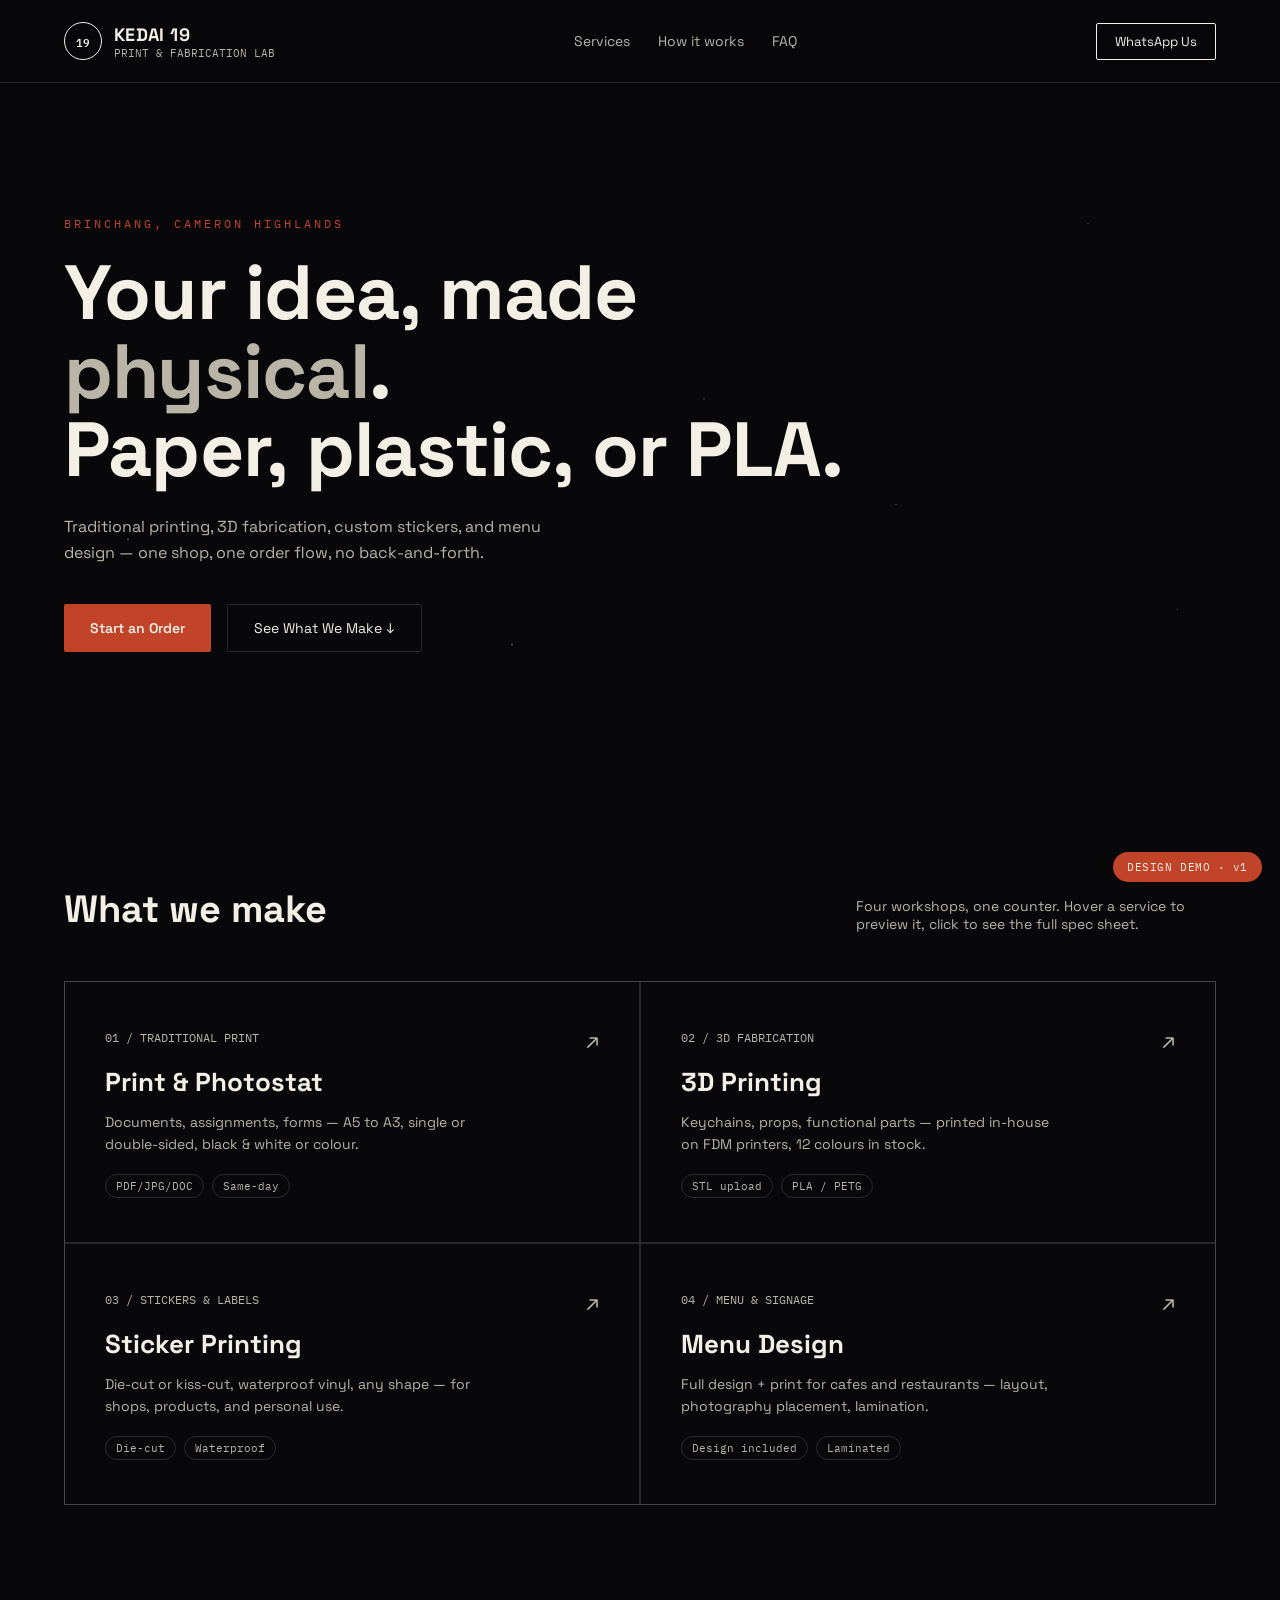
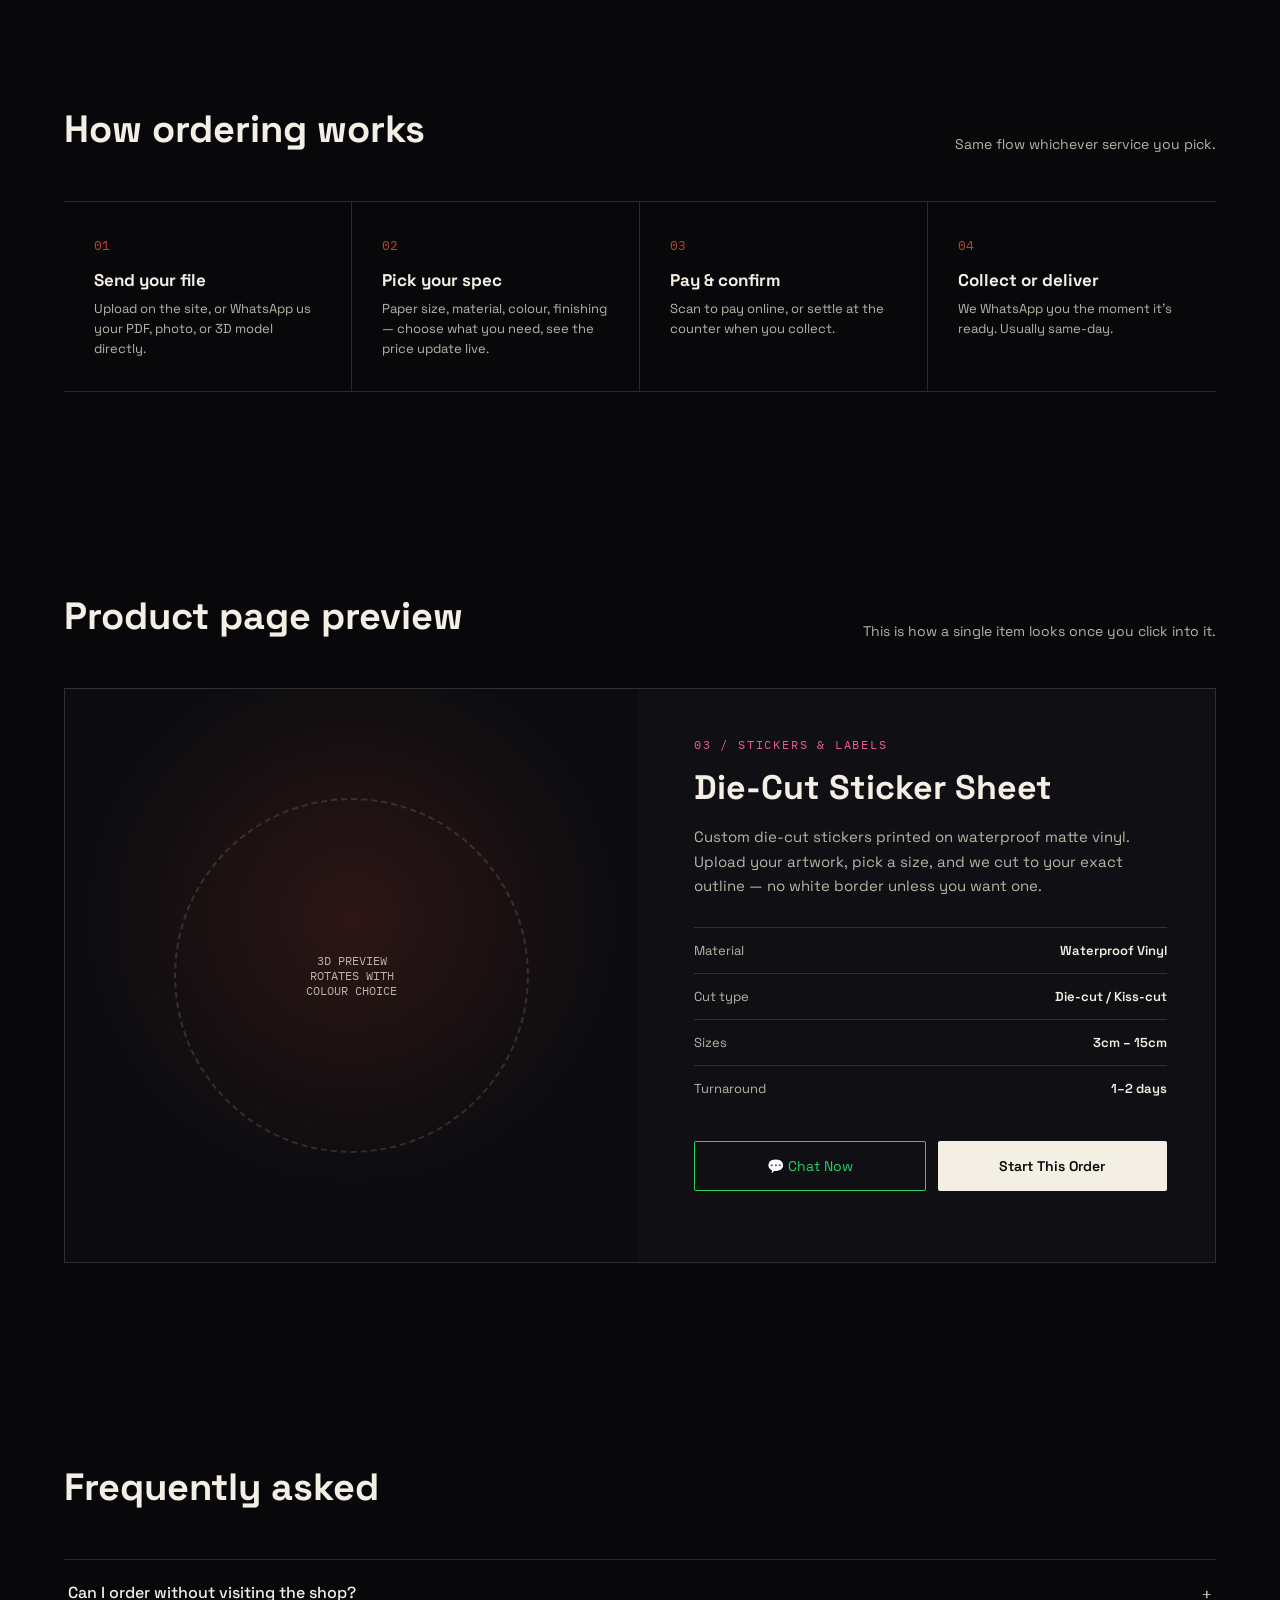
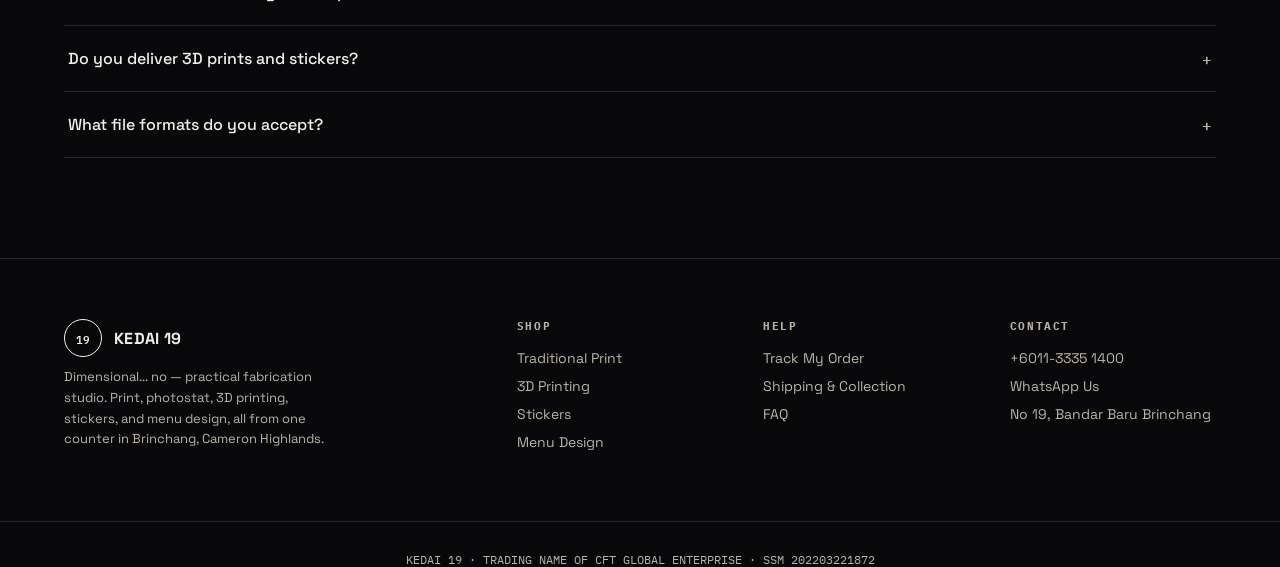
==== index.html @ 8da9297c "Add homepage design demo" ====
<!DOCTYPE html>
<html lang="en">
<head>
<meta charset="UTF-8">
<meta name="viewport" content="width=device-width, initial-scale=1.0">
<title>KEDAI 19 — Print & Fabrication Lab</title>
<link rel="preconnect" href="https://fonts.googleapis.com">
<link href="https://fonts.googleapis.com/css2?family=Space+Grotesk:wght@400;500;600;700&family=IBM+Plex+Mono:wght@400;500&display=swap" rel="stylesheet">
<style>
  :root{
    --bg: #08080B;
    --bg-soft: #101014;
    --paper: #F3EFE4;
    --paper-dim: #B9B4A6;
    --ember: #C1432A;
    --line: rgba(243,239,228,0.14);
    --c-print: #F3EFE4;
    --c-3d: #4FD1C5;
    --c-sticker: #E85D8A;
    --c-menu: #E0A93E;
  }
  *{ box-sizing:border-box; margin:0; padding:0; }
  html{ scroll-behavior:smooth; }
  body{
    background:var(--bg);
    color:var(--paper);
    font-family:'Space Grotesk', sans-serif;
    overflow-x:hidden;
  }
  ::selection{ background:var(--ember); color:var(--paper); }

  /* ---------- Entry sequence ---------- */
  #entry{
    position:fixed; inset:0; background:#000; z-index:999;
    display:flex; align-items:center; justify-content:center;
    transition:opacity 1.1s ease, visibility 1.1s ease;
  }
  #entry.hide{ opacity:0; visibility:hidden; pointer-events:none; }
  #entry canvas{ position:absolute; inset:0; width:100%; height:100%; }
  #entry .msg{
    position:relative; z-index:2; font-family:'IBM Plex Mono', monospace;
    font-size:13px; letter-spacing:0.35em; color:var(--paper-dim);
  }

  /* ---------- Header ---------- */
  header{
    position:sticky; top:0; z-index:100;
    display:flex; align-items:center; justify-content:space-between;
    padding:22px clamp(20px,5vw,64px);
    background:rgba(8,8,11,0.86); backdrop-filter:blur(10px);
    border-bottom:1px solid var(--line);
  }
  .brand{ display:flex; align-items:center; gap:12px; }
  .brand-mark{
    width:38px; height:38px; border-radius:50%;
    border:1.5px solid var(--paper); display:flex; align-items:center; justify-content:center;
    font-family:'IBM Plex Mono', monospace; font-size:11px; font-weight:600;
  }
  .brand h1{ font-size:18px; font-weight:700; letter-spacing:0.02em; }
  .brand p{ font-size:11px; color:var(--paper-dim); font-family:'IBM Plex Mono', monospace; }
  nav{ display:flex; gap:28px; }
  nav a{ color:var(--paper-dim); text-decoration:none; font-size:14px; transition:color .2s; }
  nav a:hover{ color:var(--paper); }
  .header-cta{
    border:1px solid var(--paper); color:var(--paper); background:transparent;
    padding:9px 18px; font-size:13px; font-family:inherit; cursor:pointer;
    border-radius:2px; transition:background .2s, color .2s;
  }
  .header-cta:hover{ background:var(--paper); color:var(--bg); }

  /* ---------- Hero ---------- */
  .hero{
    position:relative; min-height:78vh; display:flex; flex-direction:column;
    justify-content:center; padding:60px clamp(20px,5vw,64px);
    overflow:hidden;
  }
  .hero::before{
    content:''; position:absolute; inset:0;
    background-image: radial-gradient(1px 1px at 20% 30%, #fff, transparent),
                       radial-gradient(1px 1px at 70% 60%, #fff, transparent),
                       radial-gradient(1.5px 1.5px at 40% 80%, #fff, transparent),
                       radial-gradient(1px 1px at 85% 20%, #fff, transparent),
                       radial-gradient(1px 1px at 55% 45%, #fff, transparent),
                       radial-gradient(1.5px 1.5px at 10% 65%, #fff, transparent),
                       radial-gradient(1px 1px at 92% 75%, #fff, transparent);
    opacity:0.35; pointer-events:none;
  }
  .hero-eyebrow{
    font-family:'IBM Plex Mono', monospace; font-size:12px; letter-spacing:0.25em;
    color:var(--ember); margin-bottom:22px; position:relative;
  }
  .hero h2{
    font-size:clamp(38px, 6vw, 78px); font-weight:700; line-height:1.02;
    max-width:900px; letter-spacing:-0.01em; position:relative;
  }
  .hero h2 em{ font-style:normal; color:var(--paper-dim); }
  .hero p{
    margin-top:26px; max-width:520px; font-size:16px; line-height:1.6;
    color:var(--paper-dim); position:relative;
  }
  .hero-actions{ margin-top:38px; display:flex; gap:16px; position:relative; flex-wrap:wrap; }
  .btn-primary{
    background:var(--ember); color:var(--paper); border:none;
    padding:14px 26px; font-size:14px; font-family:inherit; font-weight:600;
    border-radius:2px; cursor:pointer; transition:transform .15s, box-shadow .2s;
  }
  .btn-primary:hover{ transform:translateY(-2px); box-shadow:0 8px 24px rgba(193,67,42,0.35); }
  .btn-ghost{
    background:transparent; color:var(--paper); border:1px solid var(--line);
    padding:14px 26px; font-size:14px; font-family:inherit; cursor:pointer;
    border-radius:2px; transition:border-color .2s;
  }
  .btn-ghost:hover{ border-color:var(--paper); }

  /* ---------- Services ---------- */
  .section{ padding:100px clamp(20px,5vw,64px); }
  .section-head{ display:flex; justify-content:space-between; align-items:flex-end; margin-bottom:48px; flex-wrap:wrap; gap:16px; }
  .section-head h3{ font-size:clamp(26px,3.4vw,38px); font-weight:700; }
  .section-head p{ color:var(--paper-dim); font-size:14px; max-width:360px; }

  .services{ display:grid; grid-template-columns:repeat(2, 1fr); gap:2px; background:var(--line); border:1px solid var(--line); }
  @media(max-width:820px){ .services{ grid-template-columns:1fr; } }

  .svc-card{
    background:var(--bg); padding:44px 40px; position:relative; cursor:pointer;
    transition:background .35s ease;
    --accent: var(--paper);
  }
  .svc-card::after{
    content:''; position:absolute; left:0; right:0; bottom:0; height:2px;
    background:var(--accent); transform:scaleX(0); transform-origin:left;
    transition:transform .35s ease;
  }
  .svc-card:hover::after{ transform:scaleX(1); }
  .svc-card:hover{ background:var(--bg-soft); }
  .svc-index{ font-family:'IBM Plex Mono', monospace; font-size:12px; color:var(--paper-dim); }
  .svc-card h4{
    font-size:26px; font-weight:700; margin:18px 0 12px;
    transition:color .3s ease;
  }
  .svc-card:hover h4{ color:var(--accent); }
  .svc-card p{ color:var(--paper-dim); font-size:14px; line-height:1.6; max-width:380px; }
  .svc-tags{ display:flex; gap:8px; margin-top:18px; flex-wrap:wrap; }
  .svc-tags span{
    font-family:'IBM Plex Mono', monospace; font-size:11px; color:var(--paper-dim);
    border:1px solid var(--line); padding:4px 10px; border-radius:20px;
  }
  .svc-arrow{
    position:absolute; top:44px; right:40px; font-size:22px; color:var(--paper-dim);
    transition:transform .3s ease, color .3s ease;
  }
  .svc-card:hover .svc-arrow{ transform:translate(4px,-4px); color:var(--accent); }

  /* ---------- Process ---------- */
  .process{ display:grid; grid-template-columns:repeat(4,1fr); gap:0; border-top:1px solid var(--line); }
  @media(max-width:820px){ .process{ grid-template-columns:1fr; } }
  .process > div{ padding:32px 30px; border-right:1px solid var(--line); border-bottom:1px solid var(--line); }
  .process > div:last-child{ border-right:none; }
  .process .step-num{ font-family:'IBM Plex Mono', monospace; color:var(--ember); font-size:13px; }
  .process h5{ margin:14px 0 8px; font-size:17px; }
  .process p{ color:var(--paper-dim); font-size:13px; line-height:1.55; }

  /* ---------- Detail preview (product-style) ---------- */
  .detail{
    display:grid; grid-template-columns:1.1fr 1fr; gap:56px; align-items:start;
    background:var(--bg-soft); border:1px solid var(--line); padding:0; overflow:hidden;
  }
  @media(max-width:900px){ .detail{ grid-template-columns:1fr; } }
  .detail-media{
    position:relative; aspect-ratio:1/1; background:
      radial-gradient(circle at 50% 40%, rgba(193,67,42,0.18), transparent 60%), #0c0c10;
    display:flex; align-items:center; justify-content:center;
  }
  .detail-media .ring{
    width:62%; aspect-ratio:1/1; border-radius:50%; border:2px dashed var(--line);
    display:flex; align-items:center; justify-content:center;
    font-family:'IBM Plex Mono', monospace; font-size:12px; color:var(--paper-dim);
    text-align:center; padding:20px;
  }
  .detail-body{ padding:48px 48px 48px 0; }
  @media(max-width:900px){ .detail-body{ padding:0 32px 40px; } }
  .detail-body .kicker{ font-family:'IBM Plex Mono', monospace; font-size:12px; color:var(--c-sticker); letter-spacing:0.15em; margin-bottom:14px; }
  .detail-body h4{ font-size:34px; font-weight:700; margin-bottom:16px; }
  .detail-body > p{ color:var(--paper-dim); font-size:15px; line-height:1.65; margin-bottom:28px; }

  .spec-row{
    display:flex; justify-content:space-between; padding:14px 0;
    border-top:1px solid var(--line); cursor:pointer; transition:padding-left .2s;
  }
  .spec-row:hover{ padding-left:8px; color:var(--c-sticker); }
  .spec-row span:first-child{ color:var(--paper-dim); font-size:13px; }
  .spec-row:hover span:first-child{ color:var(--c-sticker); }
  .spec-row span:last-child{ font-size:13px; font-weight:600; }

  .detail-actions{ display:flex; gap:12px; margin-top:30px; }
  .detail-actions button{ flex:1; padding:15px; font-family:inherit; font-size:14px; border-radius:2px; cursor:pointer; border:none; }
  .detail-actions .wa{ background:transparent; border:1px solid #25D366; color:#25D366; }
  .detail-actions .order{ background:var(--paper); color:var(--bg); font-weight:600; }

  /* ---------- FAQ ---------- */
  .faq-item{ border-top:1px solid var(--line); }
  .faq-item:last-child{ border-bottom:1px solid var(--line); }
  .faq-q{
    display:flex; justify-content:space-between; align-items:center;
    padding:22px 4px; cursor:pointer; font-size:16px; font-weight:500;
  }
  .faq-q .plus{ font-family:'IBM Plex Mono', monospace; color:var(--paper-dim); transition:transform .25s; }
  .faq-item.open .plus{ transform:rotate(45deg); }
  .faq-a{ max-height:0; overflow:hidden; transition:max-height .3s ease; }
  .faq-item.open .faq-a{ max-height:200px; }
  .faq-a p{ padding:0 4px 22px; color:var(--paper-dim); font-size:14px; line-height:1.6; max-width:640px; }

  footer{
    padding:60px clamp(20px,5vw,64px) 40px; border-top:1px solid var(--line);
    display:grid; grid-template-columns:2fr 1fr 1fr 1fr; gap:40px;
  }
  @media(max-width:760px){ footer{ grid-template-columns:1fr 1fr; } }
  footer h6{ font-family:'IBM Plex Mono', monospace; font-size:11px; letter-spacing:0.15em; color:var(--paper-dim); margin-bottom:16px; }
  footer a{ display:block; color:var(--paper-dim); text-decoration:none; font-size:14px; margin-bottom:10px; transition:color .2s; }
  footer a:hover{ color:var(--paper); }
  footer .foot-brand p{ color:var(--paper-dim); font-size:13px; margin-top:10px; max-width:280px; line-height:1.6; }
  .foot-bottom{ text-align:center; padding-top:30px; margin-top:20px; border-top:1px solid var(--line); font-size:12px; color:var(--paper-dim); font-family:'IBM Plex Mono', monospace; }

  .demo-badge{
    position:fixed; bottom:18px; right:18px; z-index:50;
    background:var(--ember); color:var(--paper); font-family:'IBM Plex Mono', monospace;
    font-size:11px; padding:8px 14px; border-radius:20px; letter-spacing:0.05em;
  }
</style>
</head>
<body>

<div id="entry">
  <canvas id="starfield"></canvas>
  <div class="msg" id="entryMsg">ENTERING KEDAI 19&nbsp;&nbsp;···</div>
</div>

<div class="demo-badge">DESIGN DEMO · v1</div>

<header>
  <div class="brand">
    <div class="brand-mark">19</div>
    <div>
      <h1>KEDAI 19</h1>
      <p>PRINT &amp; FABRICATION LAB</p>
    </div>
  </div>
  <nav>
    <a href="#services">Services</a>
    <a href="#process">How it works</a>
    <a href="#faq">FAQ</a>
  </nav>
  <button class="header-cta">WhatsApp Us</button>
</header>

<section class="hero">
  <div class="hero-eyebrow">BRINCHANG, CAMERON HIGHLANDS</div>
  <h2>Your idea, made <em>physical</em>.<br>Paper, plastic, or PLA.</h2>
  <p>Traditional printing, 3D fabrication, custom stickers, and menu design — one shop, one order flow, no back-and-forth.</p>
  <div class="hero-actions">
    <button class="btn-primary">Start an Order</button>
    <button class="btn-ghost">See What We Make ↓</button>
  </div>
</section>

<section class="section" id="services">
  <div class="section-head">
    <h3>What we make</h3>
    <p>Four workshops, one counter. Hover a service to preview it, click to see the full spec sheet.</p>
  </div>

  <div class="services">
    <div class="svc-card" style="--accent: var(--c-print)" onclick="openDetail('print')">
      <span class="svc-index">01 / TRADITIONAL PRINT</span>
      <span class="svc-arrow">↗</span>
      <h4>Print & Photostat</h4>
      <p>Documents, assignments, forms — A5 to A3, single or double-sided, black & white or colour.</p>
      <div class="svc-tags"><span>PDF/JPG/DOC</span><span>Same-day</span></div>
    </div>

    <div class="svc-card" style="--accent: var(--c-3d)" onclick="openDetail('3d')">
      <span class="svc-index">02 / 3D FABRICATION</span>
      <span class="svc-arrow">↗</span>
      <h4>3D Printing</h4>
      <p>Keychains, props, functional parts — printed in-house on FDM printers, 12 colours in stock.</p>
      <div class="svc-tags"><span>STL upload</span><span>PLA / PETG</span></div>
    </div>

    <div class="svc-card" style="--accent: var(--c-sticker)" onclick="openDetail('sticker')">
      <span class="svc-index">03 / STICKERS & LABELS</span>
      <span class="svc-arrow">↗</span>
      <h4>Sticker Printing</h4>
      <p>Die-cut or kiss-cut, waterproof vinyl, any shape — for shops, products, and personal use.</p>
      <div class="svc-tags"><span>Die-cut</span><span>Waterproof</span></div>
    </div>

    <div class="svc-card" style="--accent: var(--c-menu)" onclick="openDetail('menu')">
      <span class="svc-index">04 / MENU & SIGNAGE</span>
      <span class="svc-arrow">↗</span>
      <h4>Menu Design</h4>
      <p>Full design + print for cafes and restaurants — layout, photography placement, lamination.</p>
      <div class="svc-tags"><span>Design included</span><span>Laminated</span></div>
    </div>
  </div>
</section>

<section class="section" id="process">
  <div class="section-head">
    <h3>How ordering works</h3>
    <p>Same flow whichever service you pick.</p>
  </div>
  <div class="process">
    <div><span class="step-num">01</span><h5>Send your file</h5><p>Upload on the site, or WhatsApp us your PDF, photo, or 3D model directly.</p></div>
    <div><span class="step-num">02</span><h5>Pick your spec</h5><p>Paper size, material, colour, finishing — choose what you need, see the price update live.</p></div>
    <div><span class="step-num">03</span><h5>Pay &amp; confirm</h5><p>Scan to pay online, or settle at the counter when you collect.</p></div>
    <div><span class="step-num">04</span><h5>Collect or deliver</h5><p>We WhatsApp you the moment it's ready. Usually same-day.</p></div>
  </div>
</section>

<section class="section" id="sample-detail">
  <div class="section-head">
    <h3>Product page preview</h3>
    <p>This is how a single item looks once you click into it.</p>
  </div>
  <div class="detail">
    <div class="detail-media">
      <div class="ring" id="detailRing">3D PREVIEW<br>ROTATES WITH<br>COLOUR CHOICE</div>
    </div>
    <div class="detail-body">
      <div class="kicker" id="detailKicker">03 / STICKERS &amp; LABELS</div>
      <h4 id="detailTitle">Die-Cut Sticker Sheet</h4>
      <p id="detailDesc">Custom die-cut stickers printed on waterproof matte vinyl. Upload your artwork, pick a size, and we cut to your exact outline — no white border unless you want one.</p>

      <div class="spec-row"><span>Material</span><span>Waterproof Vinyl</span></div>
      <div class="spec-row"><span>Cut type</span><span>Die-cut / Kiss-cut</span></div>
      <div class="spec-row"><span>Sizes</span><span>3cm – 15cm</span></div>
      <div class="spec-row"><span>Turnaround</span><span>1–2 days</span></div>

      <div class="detail-actions">
        <button class="wa">💬 Chat Now</button>
        <button class="order">Start This Order</button>
      </div>
    </div>
  </div>
</section>

<section class="section" id="faq">
  <div class="section-head">
    <h3>Frequently asked</h3>
  </div>
  <div class="faq-list">
    <div class="faq-item">
      <div class="faq-q" onclick="toggleFaq(this)"><span>Can I order without visiting the shop?</span><span class="plus">+</span></div>
      <div class="faq-a"><p>Yes — upload your file on the site or send it via WhatsApp, pick your spec, and pay online. We'll notify you when it's ready to collect.</p></div>
    </div>
    <div class="faq-item">
      <div class="faq-q" onclick="toggleFaq(this)"><span>Do you deliver 3D prints and stickers?</span><span class="plus">+</span></div>
      <div class="faq-a"><p>Self-collection at Brinchang is default; delivery within Cameron Highlands can be arranged on request.</p></div>
    </div>
    <div class="faq-item">
      <div class="faq-q" onclick="toggleFaq(this)"><span>What file formats do you accept?</span><span class="plus">+</span></div>
      <div class="faq-a"><p>PDF, JPG, PNG, DOC/DOCX for printing; STL or OBJ for 3D printing; AI or high-res PNG for stickers.</p></div>
    </div>
  </div>
</section>

<footer>
  <div class="foot-brand">
    <div class="brand">
      <div class="brand-mark">19</div>
      <h1 style="font-size:16px">KEDAI 19</h1>
    </div>
    <p>Dimensional... no — practical fabrication studio. Print, photostat, 3D printing, stickers, and menu design, all from one counter in Brinchang, Cameron Highlands.</p>
  </div>
  <div>
    <h6>SHOP</h6>
    <a href="#">Traditional Print</a>
    <a href="#">3D Printing</a>
    <a href="#">Stickers</a>
    <a href="#">Menu Design</a>
  </div>
  <div>
    <h6>HELP</h6>
    <a href="#">Track My Order</a>
    <a href="#">Shipping &amp; Collection</a>
    <a href="#">FAQ</a>
  </div>
  <div>
    <h6>CONTACT</h6>
    <a href="#">+6011-3335 1400</a>
    <a href="#">WhatsApp Us</a>
    <a href="#">No 19, Bandar Baru Brinchang</a>
  </div>
</footer>
<div class="foot-bottom">KEDAI 19 · TRADING NAME OF CFT GLOBAL ENTERPRISE · SSM 202203221872</div>

<script>
  // Entry starfield burst
  const canvas = document.getElementById('starfield');
  const ctx = canvas.getContext('2d');
  function resize(){ canvas.width = innerWidth; canvas.height = innerHeight; }
  resize(); addEventListener('resize', resize);
  const cx = () => canvas.width/2, cy = () => canvas.height/2;
  let stars = Array.from({length:220}, () => ({
    a: Math.random()*Math.PI*2,
    speed: 2 + Math.random()*8,
    dist: Math.random()*40,
  }));
  let entryDone = false;
  function drawStars(){
    ctx.fillStyle = 'rgba(0,0,0,0.25)';
    ctx.fillRect(0,0,canvas.width,canvas.height);
    stars.forEach(s=>{
      s.dist += s.speed;
      const x = cx() + Math.cos(s.a)*s.dist;
      const y = cy() + Math.sin(s.a)*s.dist;
      const x0 = cx() + Math.cos(s.a)*(s.dist - s.speed*4);
      const y0 = cy() + Math.sin(s.a)*(s.dist - s.speed*4);
      ctx.strokeStyle = 'rgba(255,255,255,0.85)';
      ctx.lineWidth = 1.2;
      ctx.beginPath(); ctx.moveTo(x0,y0); ctx.lineTo(x,y); ctx.stroke();
      if(s.dist > Math.max(canvas.width, canvas.height)){
        s.dist = 0; s.a = Math.random()*Math.PI*2;
      }
    });
    if(!entryDone) requestAnimationFrame(drawStars);
  }
  drawStars();

  setTimeout(()=>{
    document.getElementById('entry').classList.add('hide');
    entryDone = true;
  }, 1900);

  function toggleFaq(el){
    const item = el.parentElement;
    document.querySelectorAll('.faq-item').forEach(i=>{ if(i!==item) i.classList.remove('open'); });
    item.classList.toggle('open');
  }

  const details = {
    print: { kicker:'01 / TRADITIONAL PRINT', title:'A4 Document Printing', desc:'Upload PDF, DOC, or JPG. Choose paper size, colour mode, and finishing — priced per page, updated live as you pick.', ring:'DOCUMENT<br>PREVIEW' },
    '3d': { kicker:'02 / 3D FABRICATION', title:'Custom Keychain Print', desc:'Upload an STL or pick from our catalogue. Choose your filament colour and see the model preview update instantly.', ring:'3D MODEL<br>ROTATES WITH<br>COLOUR CHOICE' },
    sticker: { kicker:'03 / STICKERS & LABELS', title:'Die-Cut Sticker Sheet', desc:'Custom die-cut stickers printed on waterproof matte vinyl. Upload your artwork, pick a size, and we cut to your exact outline.', ring:'ARTWORK<br>PREVIEW' },
    menu: { kicker:'04 / MENU & SIGNAGE', title:'Cafe Menu Design + Print', desc:'Send us your dishes and prices — we lay it out, you approve, we print and laminate. Ready in 2 days.', ring:'MENU<br>LAYOUT<br>PREVIEW' },
  };
  function openDetail(key){
    const d = details[key];
    document.getElementById('detailKicker').innerHTML = d.kicker;
    document.getElementById('detailTitle').innerText = d.title;
    document.getElementById('detailDesc').innerText = d.desc;
    document.getElementById('detailRing').innerHTML = d.ring;
    document.getElementById('sample-detail').scrollIntoView({behavior:'smooth', block:'center'});
  }
</script>

</body>
</html>
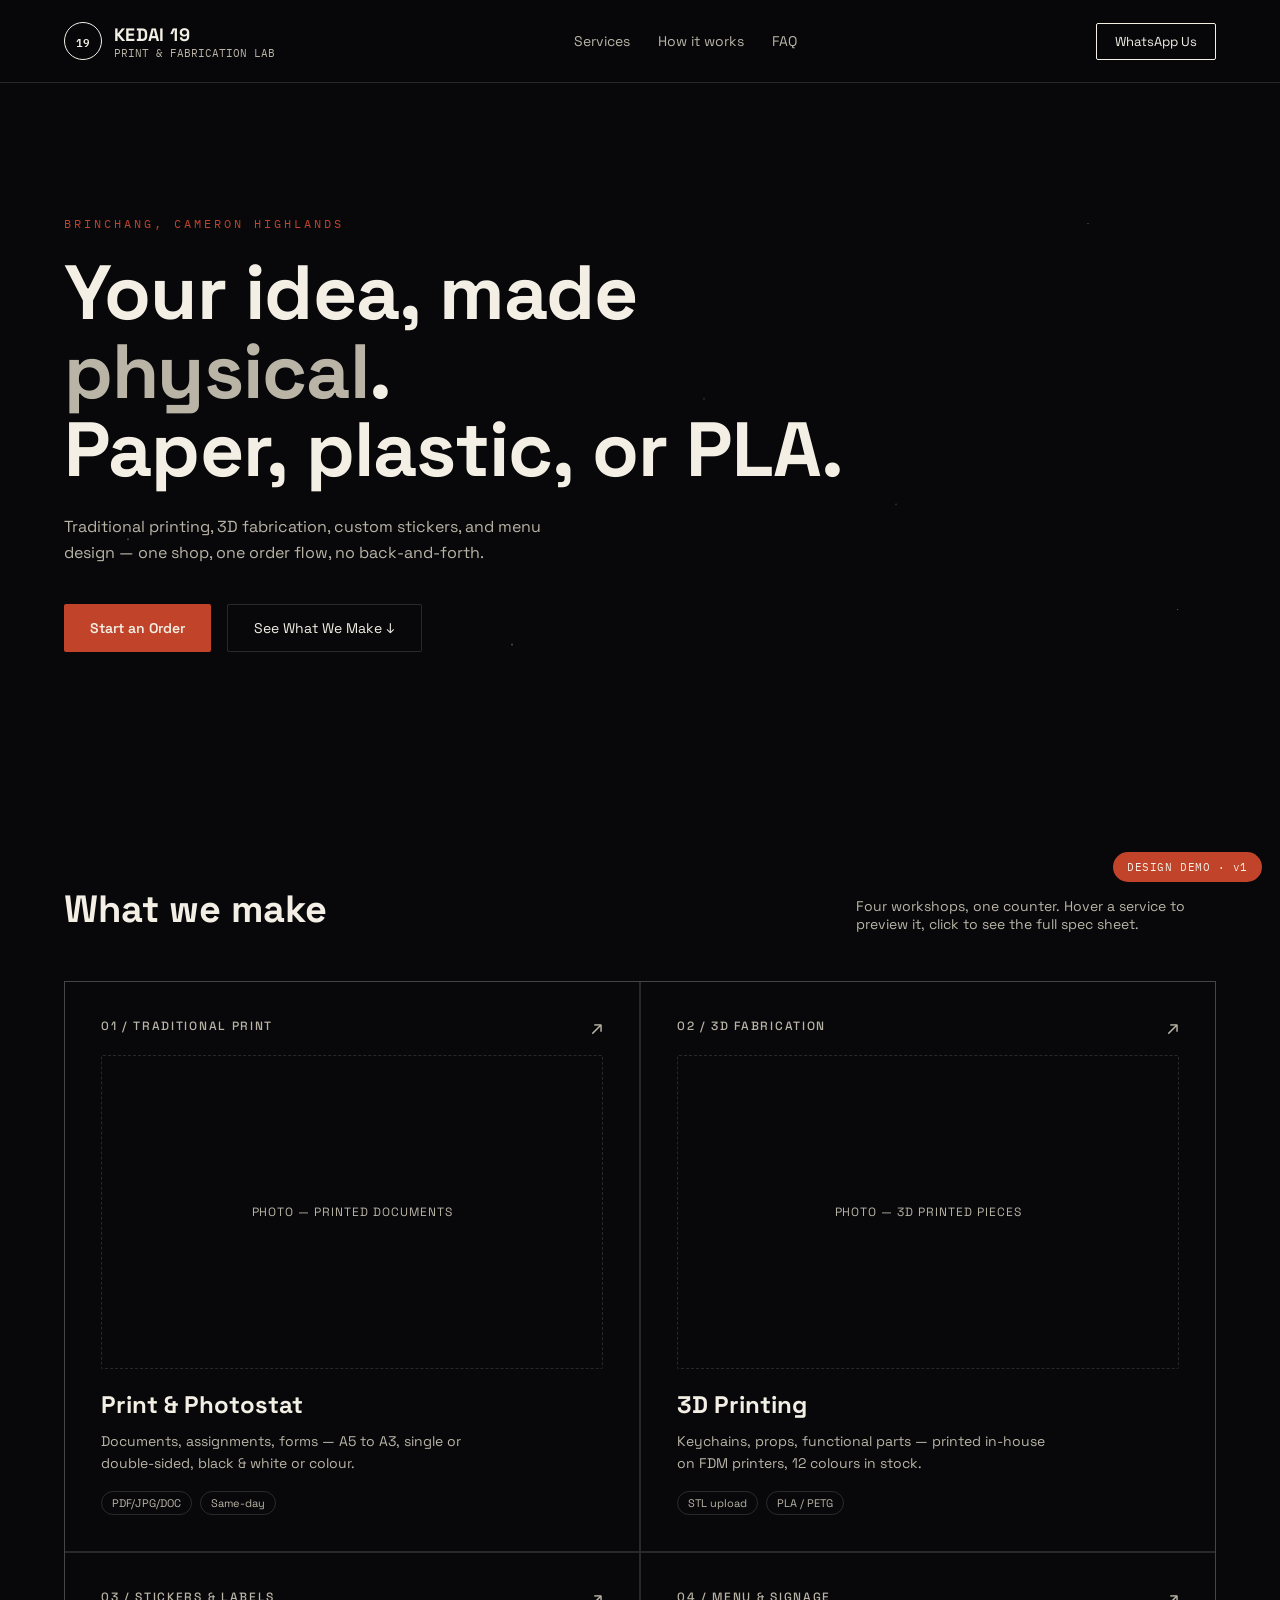
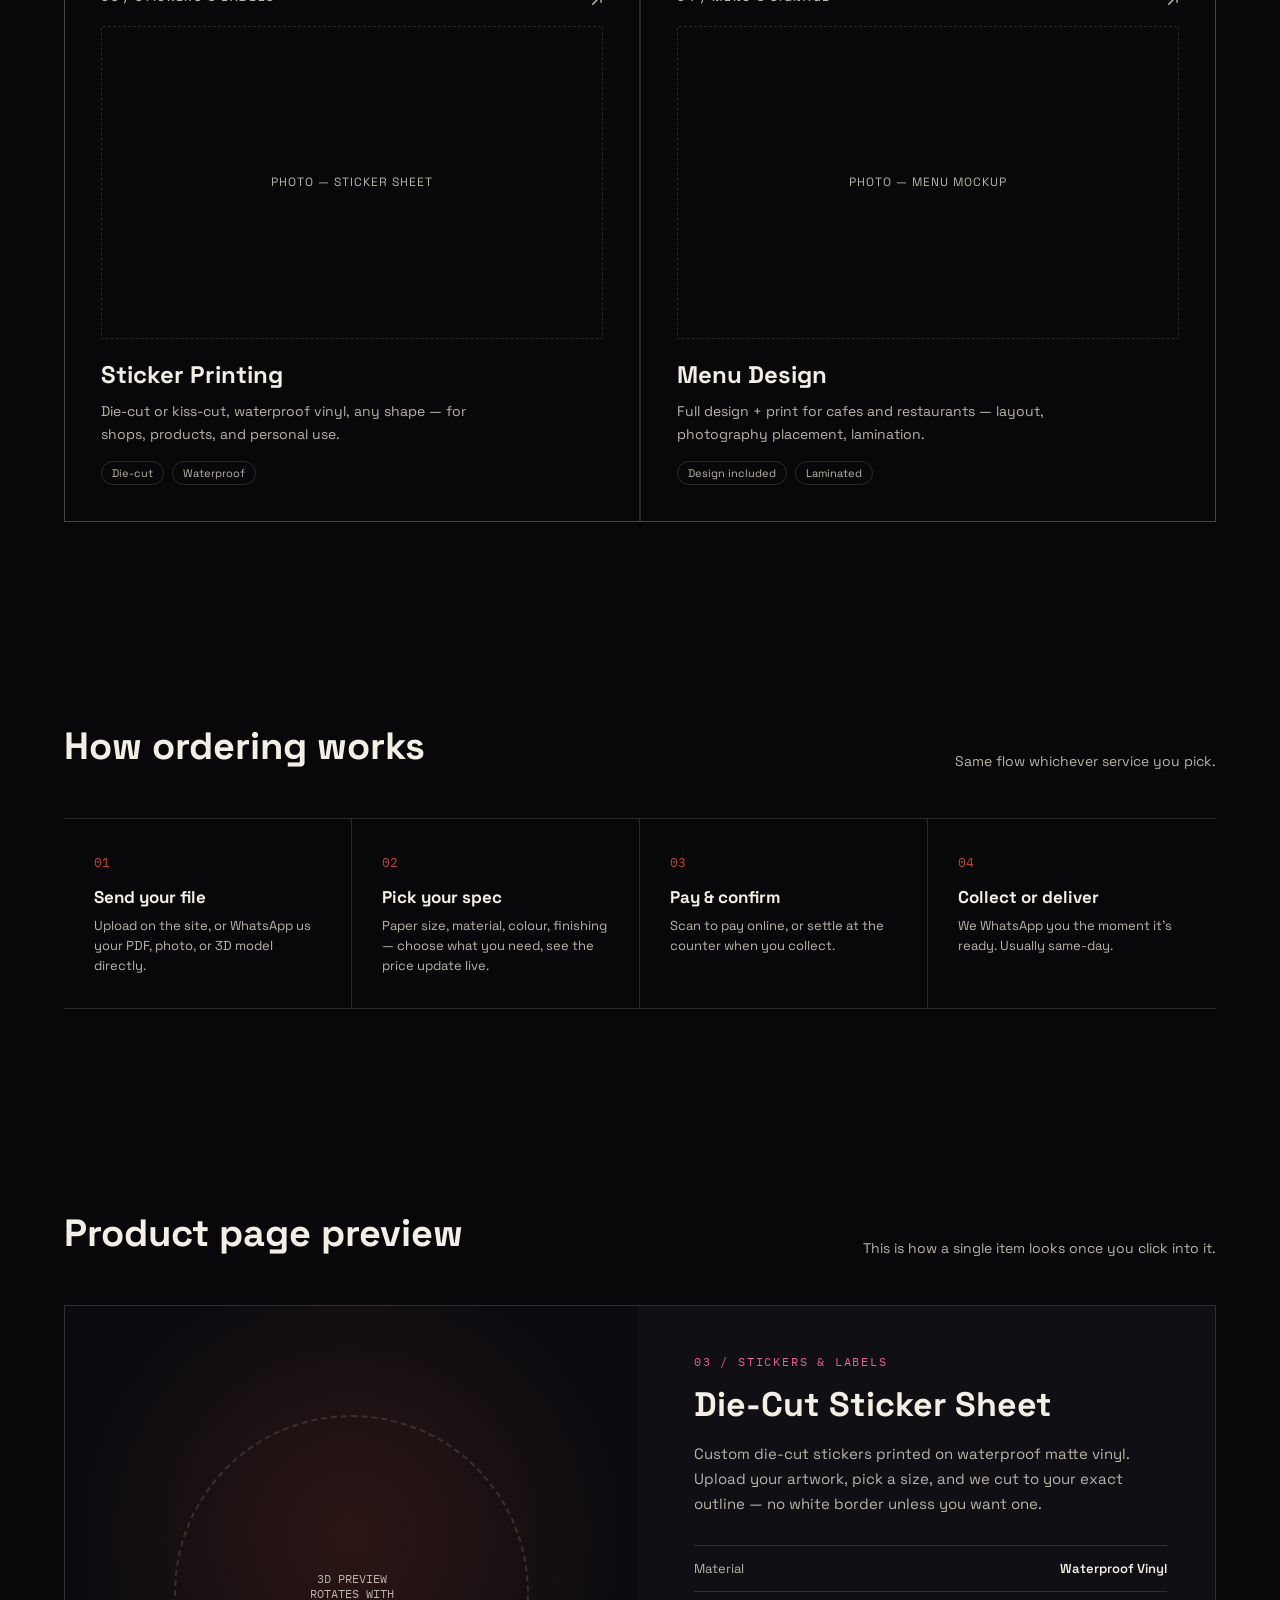
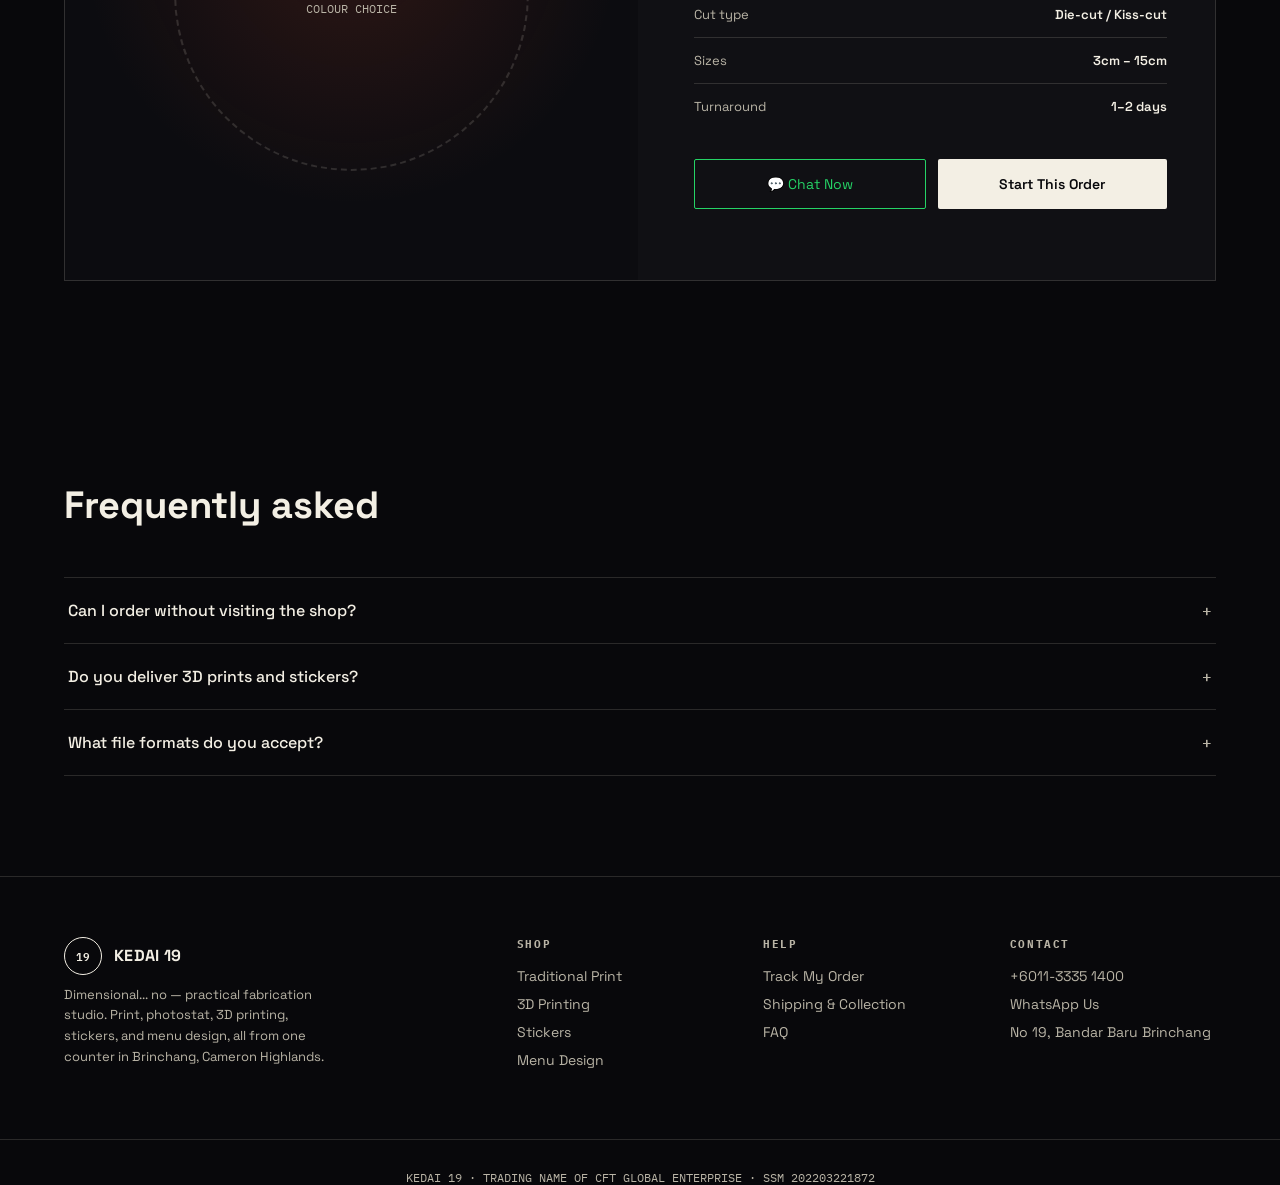
==== commit 11072999: "Restyle service cards: cursor-tracked iridescent border, image placeholders, cleaner label font" ====
--- a/index.html
+++ b/index.html
@@ -122,32 +122,45 @@
   @media(max-width:820px){ .services{ grid-template-columns:1fr; } }
 
   .svc-card{
-    background:var(--bg); padding:44px 40px; position:relative; cursor:pointer;
-    transition:background .35s ease;
-    --accent: var(--paper);
-  }
-  .svc-card::after{
-    content:''; position:absolute; left:0; right:0; bottom:0; height:2px;
-    background:var(--accent); transform:scaleX(0); transform-origin:left;
-    transition:transform .35s ease;
-  }
-  .svc-card:hover::after{ transform:scaleX(1); }
+    --mx:50%; --my:50%; --accent: var(--paper);
+    background:var(--bg); padding:32px 36px 36px; position:relative; cursor:pointer;
+    transition:background .35s ease; overflow:hidden;
+  }
   .svc-card:hover{ background:var(--bg-soft); }
-  .svc-index{ font-family:'IBM Plex Mono', monospace; font-size:12px; color:var(--paper-dim); }
+
+  /* cursor-tracked iridescent border glow, shared feel across the whole grid */
+  .svc-card::before{
+    content:''; position:absolute; inset:0; border-radius:inherit; padding:1.5px;
+    background: radial-gradient(220px 220px at var(--mx) var(--my),
+      #ff6b6b, #ffd166 22%, #6bffb0 42%, #63c7ff 62%, #b98bff 78%, transparent 88%);
+    -webkit-mask: linear-gradient(#fff 0 0) content-box, linear-gradient(#fff 0 0);
+    -webkit-mask-composite: xor; mask-composite: exclude;
+    opacity:0; transition:opacity .3s ease; pointer-events:none;
+  }
+  .services:hover .svc-card::before{ opacity:0.9; }
+
+  .svc-index{ font-family:'Space Grotesk',sans-serif; font-size:12px; letter-spacing:0.14em; color:var(--paper-dim); font-weight:500; }
+
+  .svc-media{
+    margin-top:20px; aspect-ratio:16/10; border:1px dashed var(--line); border-radius:2px;
+    display:flex; align-items:center; justify-content:center;
+    color:var(--paper-dim); font-size:12px; letter-spacing:0.08em;
+  }
+
   .svc-card h4{
-    font-size:26px; font-weight:700; margin:18px 0 12px;
+    font-size:24px; font-weight:700; margin:20px 0 10px;
     transition:color .3s ease;
   }
   .svc-card:hover h4{ color:var(--accent); }
   .svc-card p{ color:var(--paper-dim); font-size:14px; line-height:1.6; max-width:380px; }
-  .svc-tags{ display:flex; gap:8px; margin-top:18px; flex-wrap:wrap; }
+  .svc-tags{ display:flex; gap:8px; margin-top:16px; flex-wrap:wrap; }
   .svc-tags span{
-    font-family:'IBM Plex Mono', monospace; font-size:11px; color:var(--paper-dim);
+    font-family:'Space Grotesk',sans-serif; font-size:11px; color:var(--paper-dim);
     border:1px solid var(--line); padding:4px 10px; border-radius:20px;
   }
   .svc-arrow{
-    position:absolute; top:44px; right:40px; font-size:22px; color:var(--paper-dim);
-    transition:transform .3s ease, color .3s ease;
+    position:absolute; top:32px; right:36px; font-size:20px; color:var(--paper-dim);
+    transition:transform .3s ease, color .3s ease; z-index:2;
   }
   .svc-card:hover .svc-arrow{ transform:translate(4px,-4px); color:var(--accent); }
 
@@ -273,6 +286,7 @@
     <div class="svc-card" style="--accent: var(--c-print)" onclick="openDetail('print')">
       <span class="svc-index">01 / TRADITIONAL PRINT</span>
       <span class="svc-arrow">↗</span>
+      <div class="svc-media">PHOTO — PRINTED DOCUMENTS</div>
       <h4>Print & Photostat</h4>
       <p>Documents, assignments, forms — A5 to A3, single or double-sided, black & white or colour.</p>
       <div class="svc-tags"><span>PDF/JPG/DOC</span><span>Same-day</span></div>
@@ -281,6 +295,7 @@
     <div class="svc-card" style="--accent: var(--c-3d)" onclick="openDetail('3d')">
       <span class="svc-index">02 / 3D FABRICATION</span>
       <span class="svc-arrow">↗</span>
+      <div class="svc-media">PHOTO — 3D PRINTED PIECES</div>
       <h4>3D Printing</h4>
       <p>Keychains, props, functional parts — printed in-house on FDM printers, 12 colours in stock.</p>
       <div class="svc-tags"><span>STL upload</span><span>PLA / PETG</span></div>
@@ -289,6 +304,7 @@
     <div class="svc-card" style="--accent: var(--c-sticker)" onclick="openDetail('sticker')">
       <span class="svc-index">03 / STICKERS & LABELS</span>
       <span class="svc-arrow">↗</span>
+      <div class="svc-media">PHOTO — STICKER SHEET</div>
       <h4>Sticker Printing</h4>
       <p>Die-cut or kiss-cut, waterproof vinyl, any shape — for shops, products, and personal use.</p>
       <div class="svc-tags"><span>Die-cut</span><span>Waterproof</span></div>
@@ -297,6 +313,7 @@
     <div class="svc-card" style="--accent: var(--c-menu)" onclick="openDetail('menu')">
       <span class="svc-index">04 / MENU & SIGNAGE</span>
       <span class="svc-arrow">↗</span>
+      <div class="svc-media">PHOTO — MENU MOCKUP</div>
       <h4>Menu Design</h4>
       <p>Full design + print for cafes and restaurants — layout, photography placement, lamination.</p>
       <div class="svc-tags"><span>Design included</span><span>Laminated</span></div>
@@ -432,6 +449,20 @@
     entryDone = true;
   }, 1900);
 
+  // Cursor-tracked iridescent border glow across the service grid
+  const grid = document.querySelector('.services');
+  if(grid){
+    grid.addEventListener('mousemove', (e)=>{
+      grid.querySelectorAll('.svc-card').forEach(card=>{
+        const r = card.getBoundingClientRect();
+        const x = ((e.clientX - r.left) / r.width) * 100;
+        const y = ((e.clientY - r.top) / r.height) * 100;
+        card.style.setProperty('--mx', x + '%');
+        card.style.setProperty('--my', y + '%');
+      });
+    });
+  }
+
   function toggleFaq(el){
     const item = el.parentElement;
     document.querySelectorAll('.faq-item').forEach(i=>{ if(i!==item) i.classList.remove('open'); });
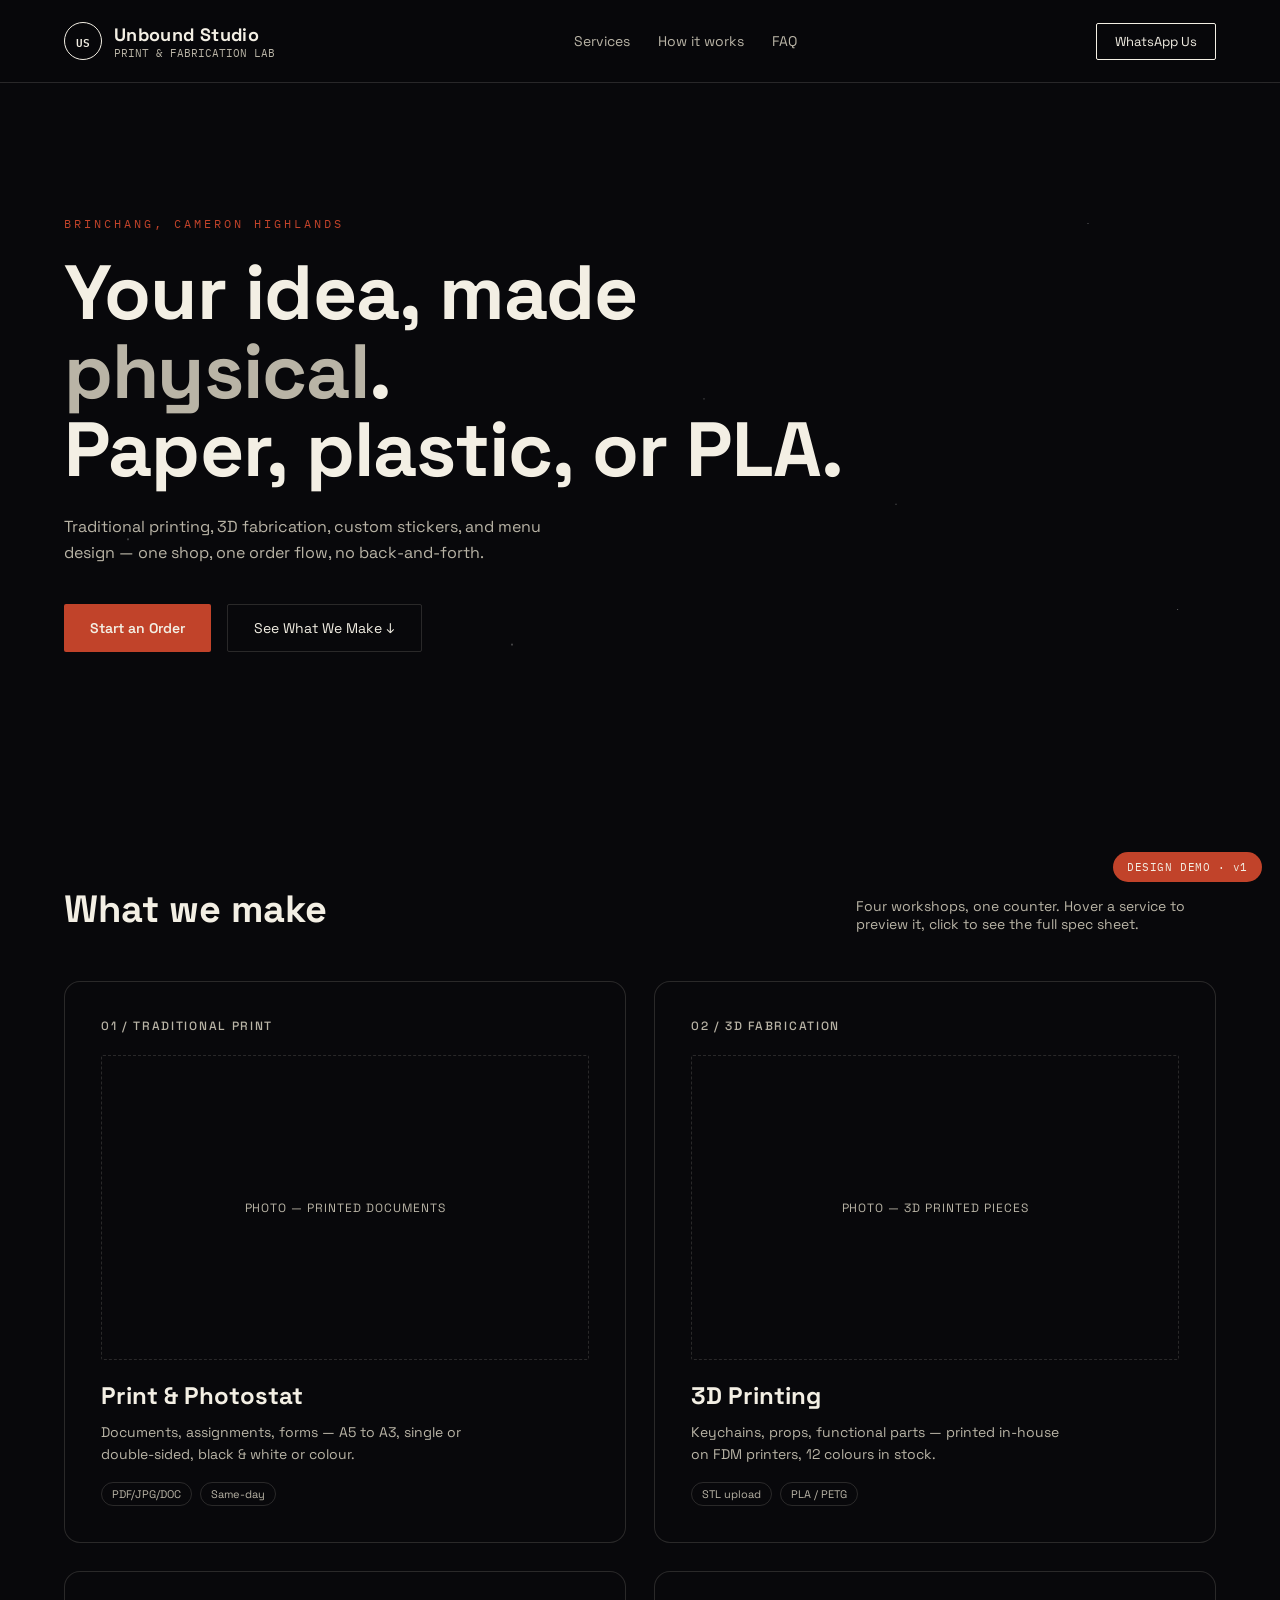
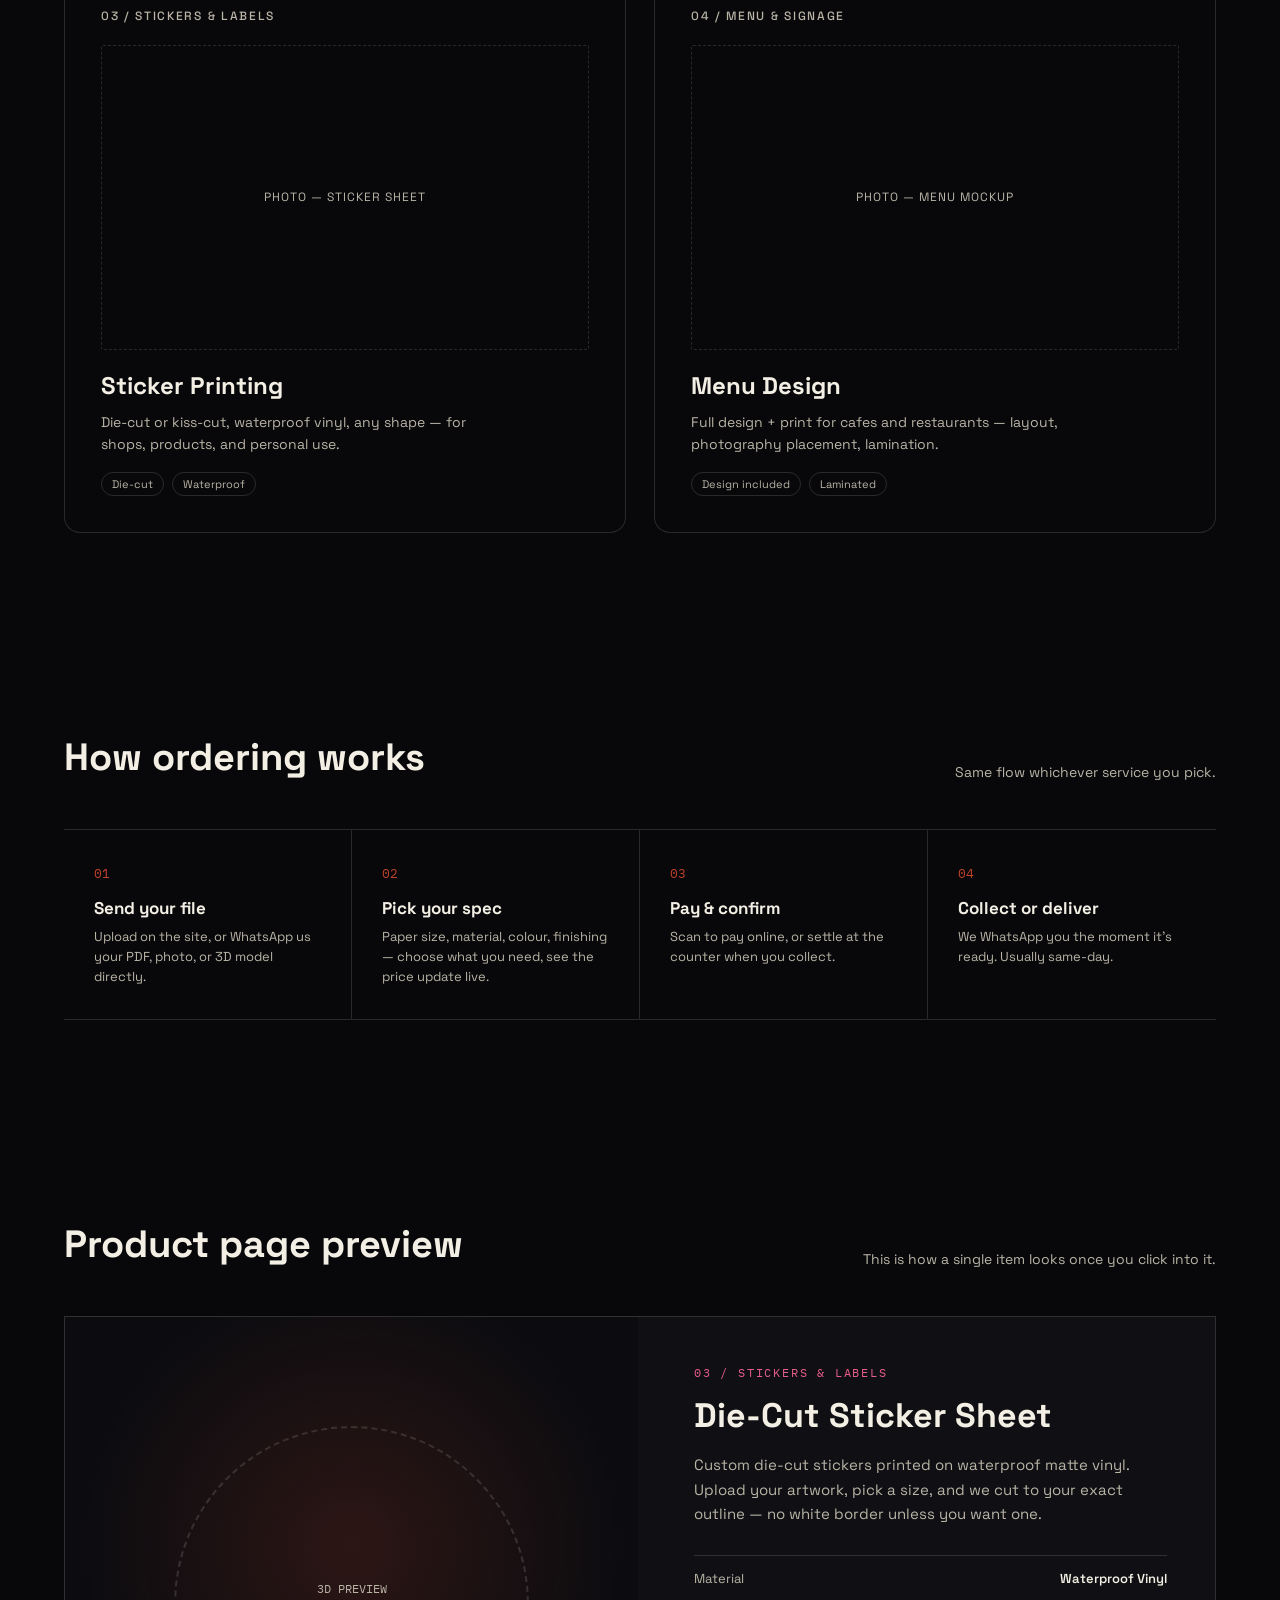
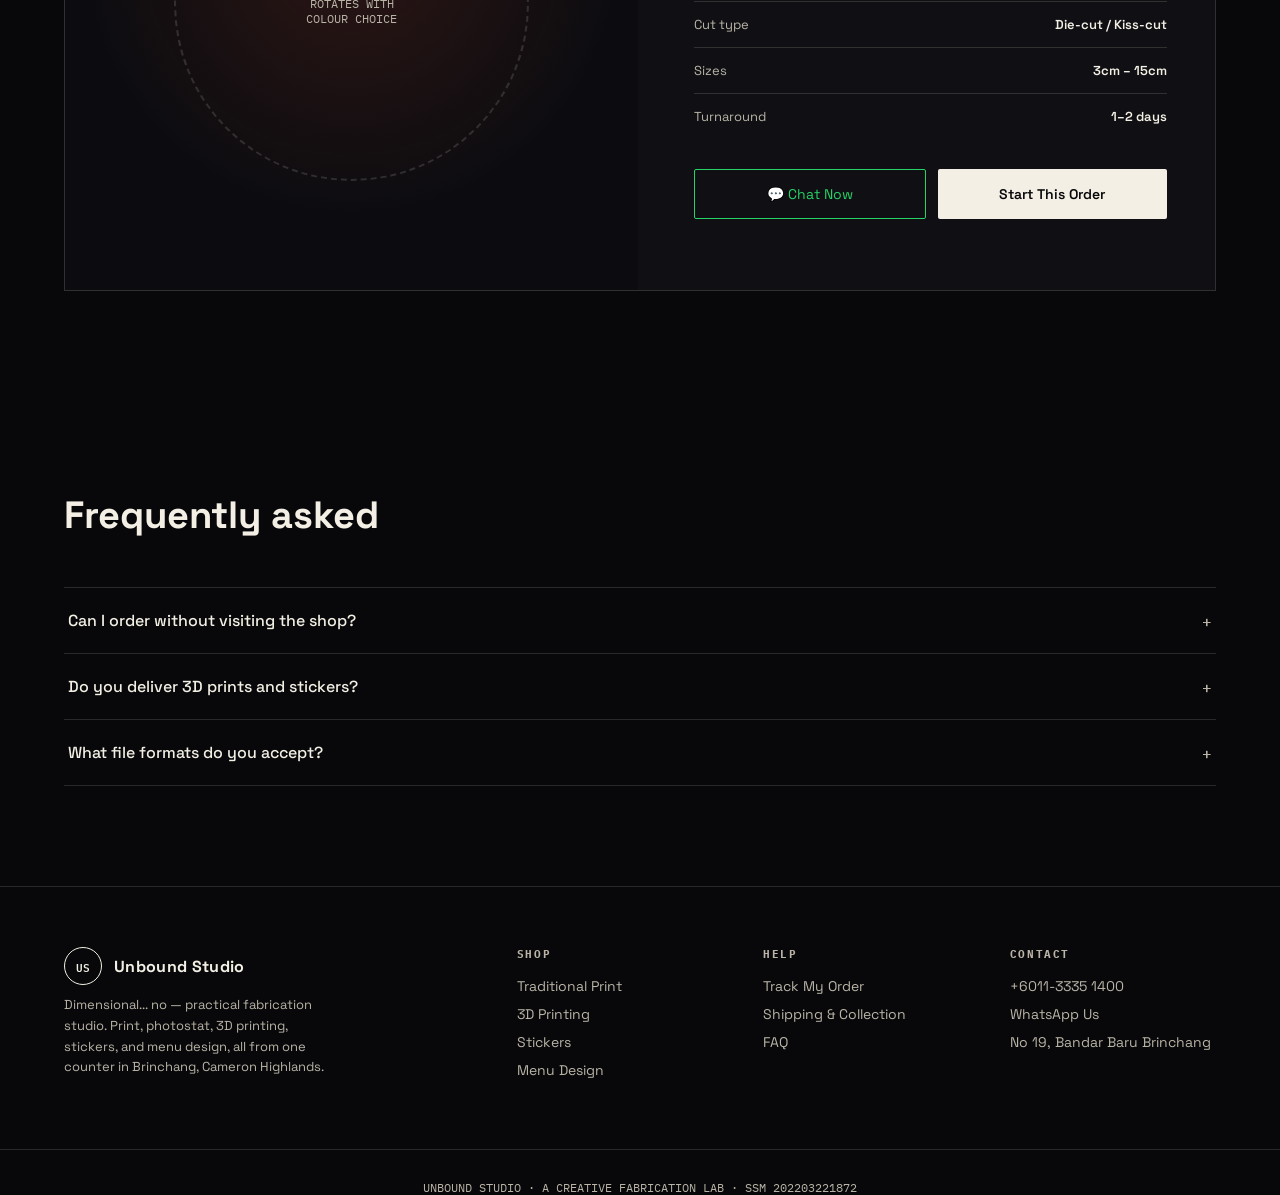
==== commit 3df652ca: "Space out service cards with own rounded borders, remove arrows, rebrand to Unbound Studio" ====
--- a/index.html
+++ b/index.html
@@ -3,7 +3,7 @@
 <head>
 <meta charset="UTF-8">
 <meta name="viewport" content="width=device-width, initial-scale=1.0">
-<title>KEDAI 19 — Print & Fabrication Lab</title>
+<title>Unbound Studio — Print & Fabrication Lab</title>
 <link rel="preconnect" href="https://fonts.googleapis.com">
 <link href="https://fonts.googleapis.com/css2?family=Space+Grotesk:wght@400;500;600;700&family=IBM+Plex+Mono:wght@400;500&display=swap" rel="stylesheet">
 <style>
@@ -118,13 +118,14 @@
   .section-head h3{ font-size:clamp(26px,3.4vw,38px); font-weight:700; }
   .section-head p{ color:var(--paper-dim); font-size:14px; max-width:360px; }
 
-  .services{ display:grid; grid-template-columns:repeat(2, 1fr); gap:2px; background:var(--line); border:1px solid var(--line); }
+  .services{ display:grid; grid-template-columns:repeat(2, 1fr); gap:28px; }
   @media(max-width:820px){ .services{ grid-template-columns:1fr; } }
 
   .svc-card{
     --mx:50%; --my:50%; --accent: var(--paper);
     background:var(--bg); padding:32px 36px 36px; position:relative; cursor:pointer;
-    transition:background .35s ease; overflow:hidden;
+    border:1px solid var(--line); border-radius:16px;
+    transition:background .35s ease, border-color .35s ease; overflow:hidden;
   }
   .svc-card:hover{ background:var(--bg-soft); }
 
@@ -158,11 +159,6 @@
     font-family:'Space Grotesk',sans-serif; font-size:11px; color:var(--paper-dim);
     border:1px solid var(--line); padding:4px 10px; border-radius:20px;
   }
-  .svc-arrow{
-    position:absolute; top:32px; right:36px; font-size:20px; color:var(--paper-dim);
-    transition:transform .3s ease, color .3s ease; z-index:2;
-  }
-  .svc-card:hover .svc-arrow{ transform:translate(4px,-4px); color:var(--accent); }
 
   /* ---------- Process ---------- */
   .process{ display:grid; grid-template-columns:repeat(4,1fr); gap:0; border-top:1px solid var(--line); }
@@ -245,16 +241,16 @@
 
 <div id="entry">
   <canvas id="starfield"></canvas>
-  <div class="msg" id="entryMsg">ENTERING KEDAI 19&nbsp;&nbsp;···</div>
+  <div class="msg" id="entryMsg">ENTERING UNBOUND STUDIO&nbsp;&nbsp;···</div>
 </div>
 
 <div class="demo-badge">DESIGN DEMO · v1</div>
 
 <header>
   <div class="brand">
-    <div class="brand-mark">19</div>
+    <div class="brand-mark">US</div>
     <div>
-      <h1>KEDAI 19</h1>
+      <h1>Unbound Studio</h1>
       <p>PRINT &amp; FABRICATION LAB</p>
     </div>
   </div>
@@ -285,7 +281,6 @@
   <div class="services">
     <div class="svc-card" style="--accent: var(--c-print)" onclick="openDetail('print')">
       <span class="svc-index">01 / TRADITIONAL PRINT</span>
-      <span class="svc-arrow">↗</span>
       <div class="svc-media">PHOTO — PRINTED DOCUMENTS</div>
       <h4>Print & Photostat</h4>
       <p>Documents, assignments, forms — A5 to A3, single or double-sided, black & white or colour.</p>
@@ -294,7 +289,6 @@
 
     <div class="svc-card" style="--accent: var(--c-3d)" onclick="openDetail('3d')">
       <span class="svc-index">02 / 3D FABRICATION</span>
-      <span class="svc-arrow">↗</span>
       <div class="svc-media">PHOTO — 3D PRINTED PIECES</div>
       <h4>3D Printing</h4>
       <p>Keychains, props, functional parts — printed in-house on FDM printers, 12 colours in stock.</p>
@@ -303,7 +297,6 @@
 
     <div class="svc-card" style="--accent: var(--c-sticker)" onclick="openDetail('sticker')">
       <span class="svc-index">03 / STICKERS & LABELS</span>
-      <span class="svc-arrow">↗</span>
       <div class="svc-media">PHOTO — STICKER SHEET</div>
       <h4>Sticker Printing</h4>
       <p>Die-cut or kiss-cut, waterproof vinyl, any shape — for shops, products, and personal use.</p>
@@ -312,7 +305,6 @@
 
     <div class="svc-card" style="--accent: var(--c-menu)" onclick="openDetail('menu')">
       <span class="svc-index">04 / MENU & SIGNAGE</span>
-      <span class="svc-arrow">↗</span>
       <div class="svc-media">PHOTO — MENU MOCKUP</div>
       <h4>Menu Design</h4>
       <p>Full design + print for cafes and restaurants — layout, photography placement, lamination.</p>
@@ -384,8 +376,8 @@
 <footer>
   <div class="foot-brand">
     <div class="brand">
-      <div class="brand-mark">19</div>
-      <h1 style="font-size:16px">KEDAI 19</h1>
+      <div class="brand-mark">US</div>
+      <h1 style="font-size:16px">Unbound Studio</h1>
     </div>
     <p>Dimensional... no — practical fabrication studio. Print, photostat, 3D printing, stickers, and menu design, all from one counter in Brinchang, Cameron Highlands.</p>
   </div>
@@ -409,7 +401,7 @@
     <a href="#">No 19, Bandar Baru Brinchang</a>
   </div>
 </footer>
-<div class="foot-bottom">KEDAI 19 · TRADING NAME OF CFT GLOBAL ENTERPRISE · SSM 202203221872</div>
+<div class="foot-bottom">UNBOUND STUDIO · A CREATIVE FABRICATION LAB · SSM 202203221872</div>
 
 <script>
   // Entry starfield burst
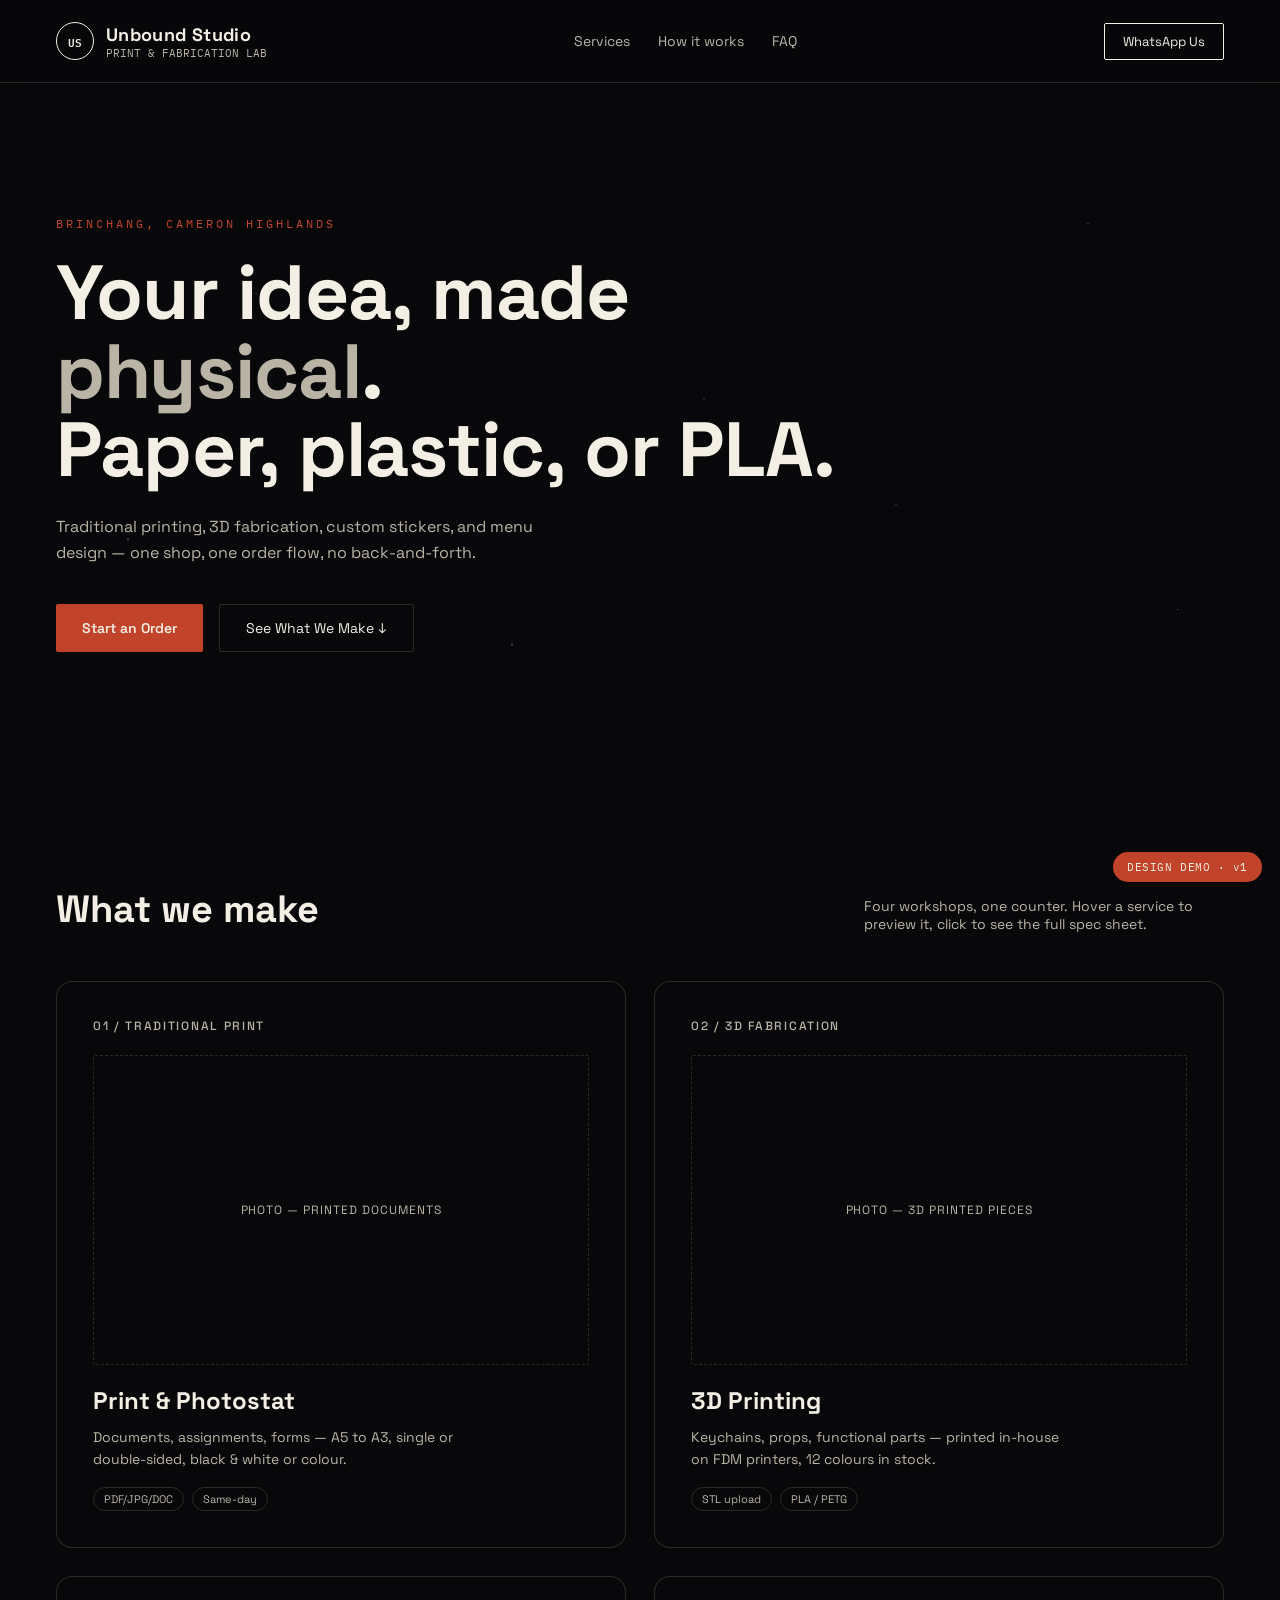
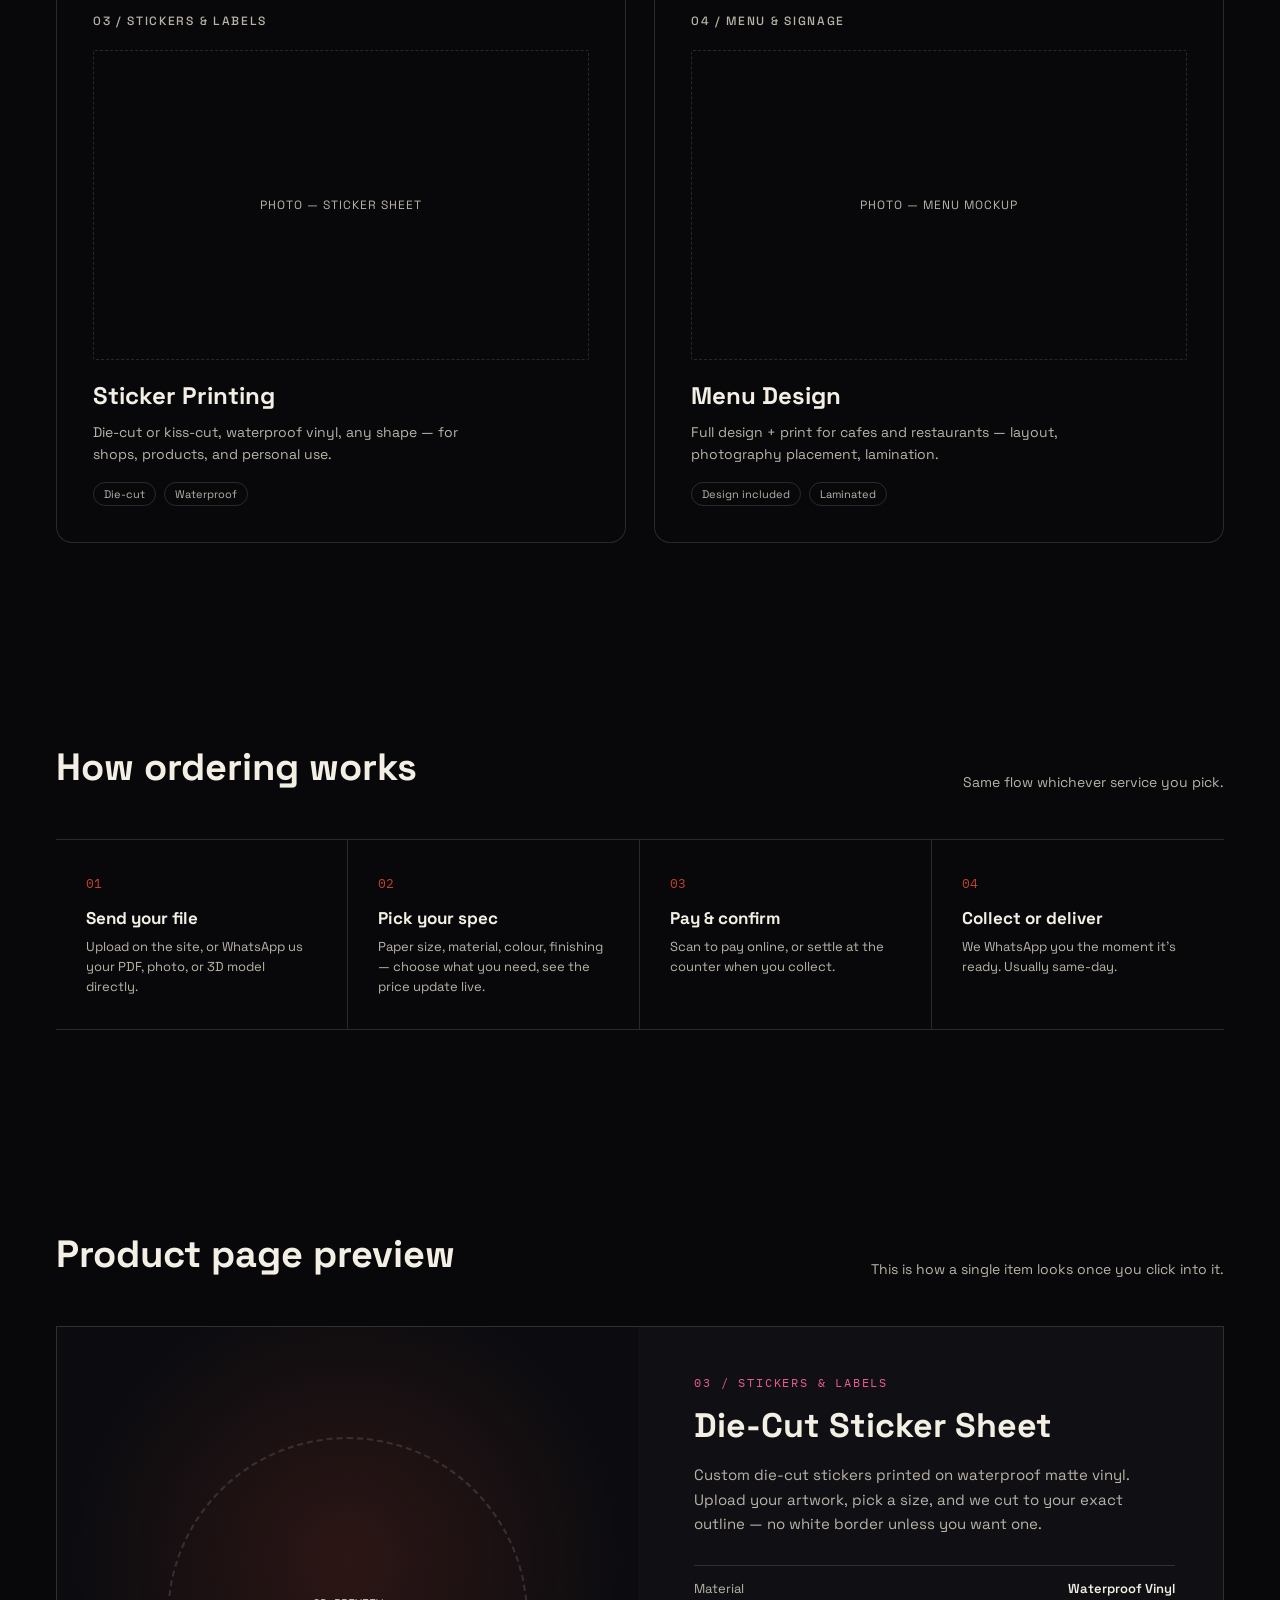
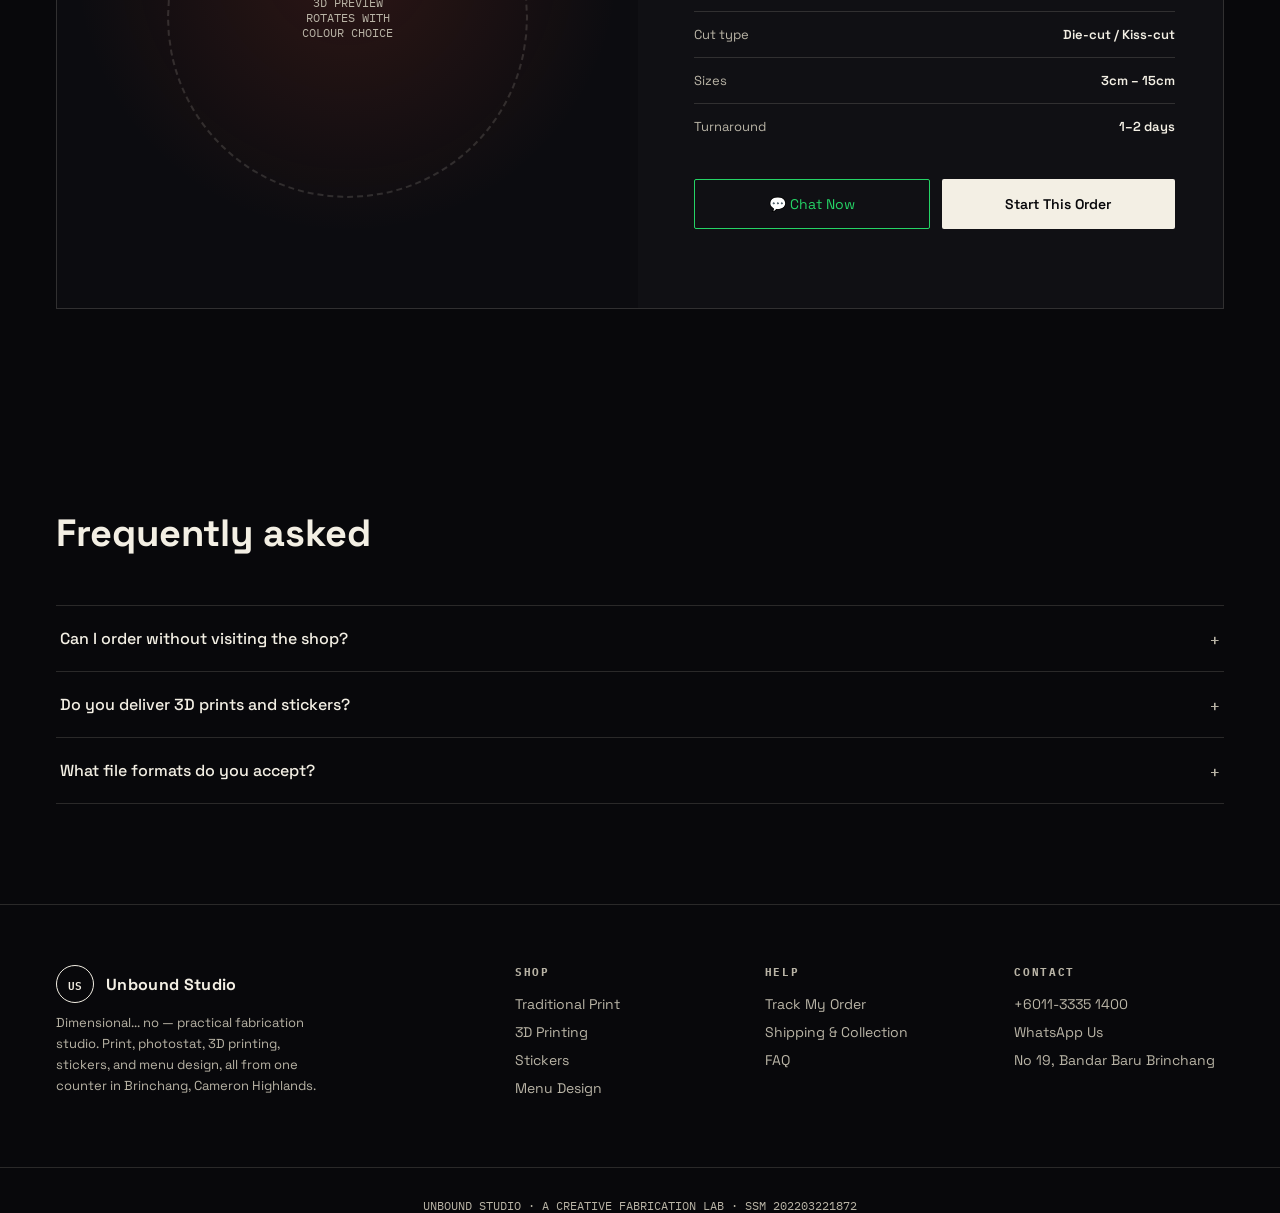
==== commit f0530de4: "Constrain content to max-width 1360px so it does not stretch on wide screens" ====
--- a/index.html
+++ b/index.html
@@ -46,7 +46,8 @@
   header{
     position:sticky; top:0; z-index:100;
     display:flex; align-items:center; justify-content:space-between;
-    padding:22px clamp(20px,5vw,64px);
+    padding:22px clamp(20px,5vw,56px);
+    max-width:1360px; margin:0 auto;
     background:rgba(8,8,11,0.86); backdrop-filter:blur(10px);
     border-bottom:1px solid var(--line);
   }
@@ -71,7 +72,8 @@
   /* ---------- Hero ---------- */
   .hero{
     position:relative; min-height:78vh; display:flex; flex-direction:column;
-    justify-content:center; padding:60px clamp(20px,5vw,64px);
+    justify-content:center; padding:60px clamp(20px,5vw,56px);
+    max-width:1360px; margin:0 auto;
     overflow:hidden;
   }
   .hero::before{
@@ -113,7 +115,7 @@
   .btn-ghost:hover{ border-color:var(--paper); }
 
   /* ---------- Services ---------- */
-  .section{ padding:100px clamp(20px,5vw,64px); }
+  .section{ padding:100px clamp(20px,5vw,56px); max-width:1360px; margin:0 auto; }
   .section-head{ display:flex; justify-content:space-between; align-items:flex-end; margin-bottom:48px; flex-wrap:wrap; gap:16px; }
   .section-head h3{ font-size:clamp(26px,3.4vw,38px); font-weight:700; }
   .section-head p{ color:var(--paper-dim); font-size:14px; max-width:360px; }
@@ -220,7 +222,8 @@
   .faq-a p{ padding:0 4px 22px; color:var(--paper-dim); font-size:14px; line-height:1.6; max-width:640px; }
 
   footer{
-    padding:60px clamp(20px,5vw,64px) 40px; border-top:1px solid var(--line);
+    padding:60px clamp(20px,5vw,56px) 40px; border-top:1px solid var(--line);
+    max-width:1360px; margin:0 auto;
     display:grid; grid-template-columns:2fr 1fr 1fr 1fr; gap:40px;
   }
   @media(max-width:760px){ footer{ grid-template-columns:1fr 1fr; } }
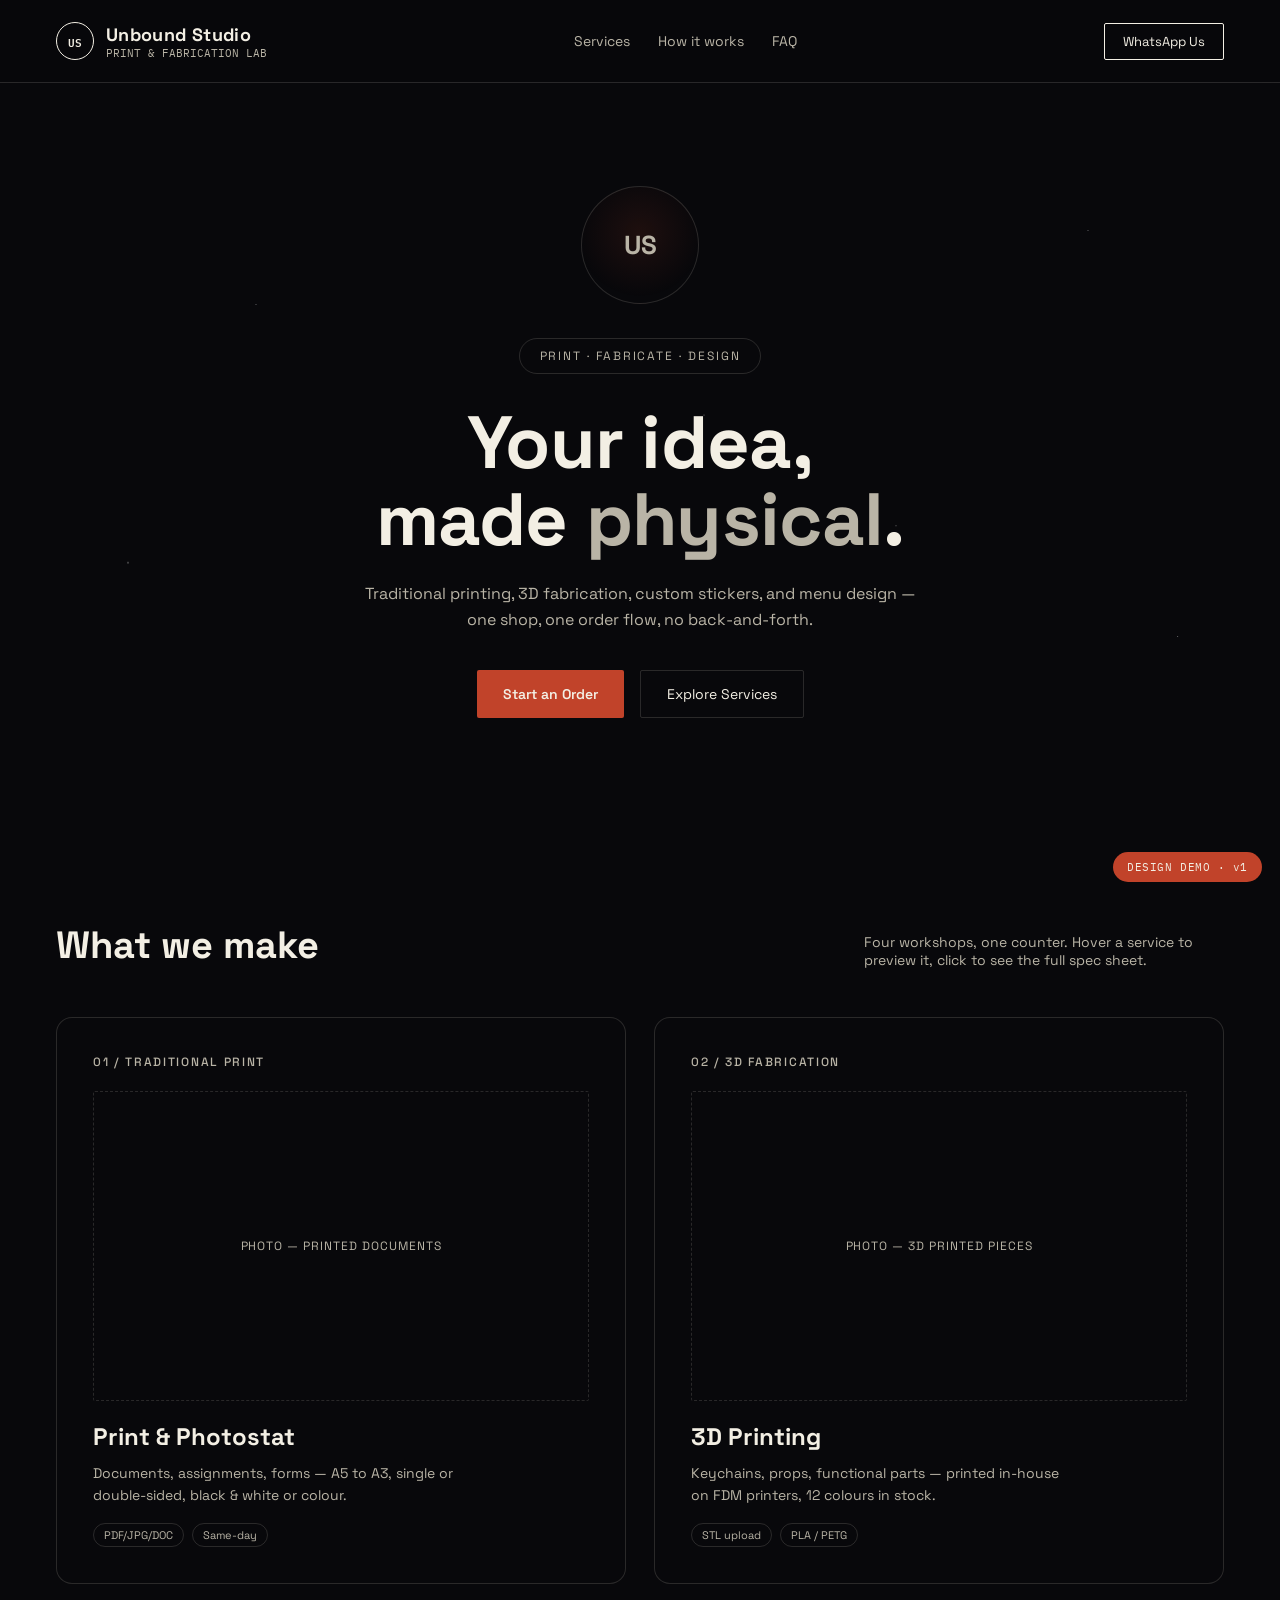
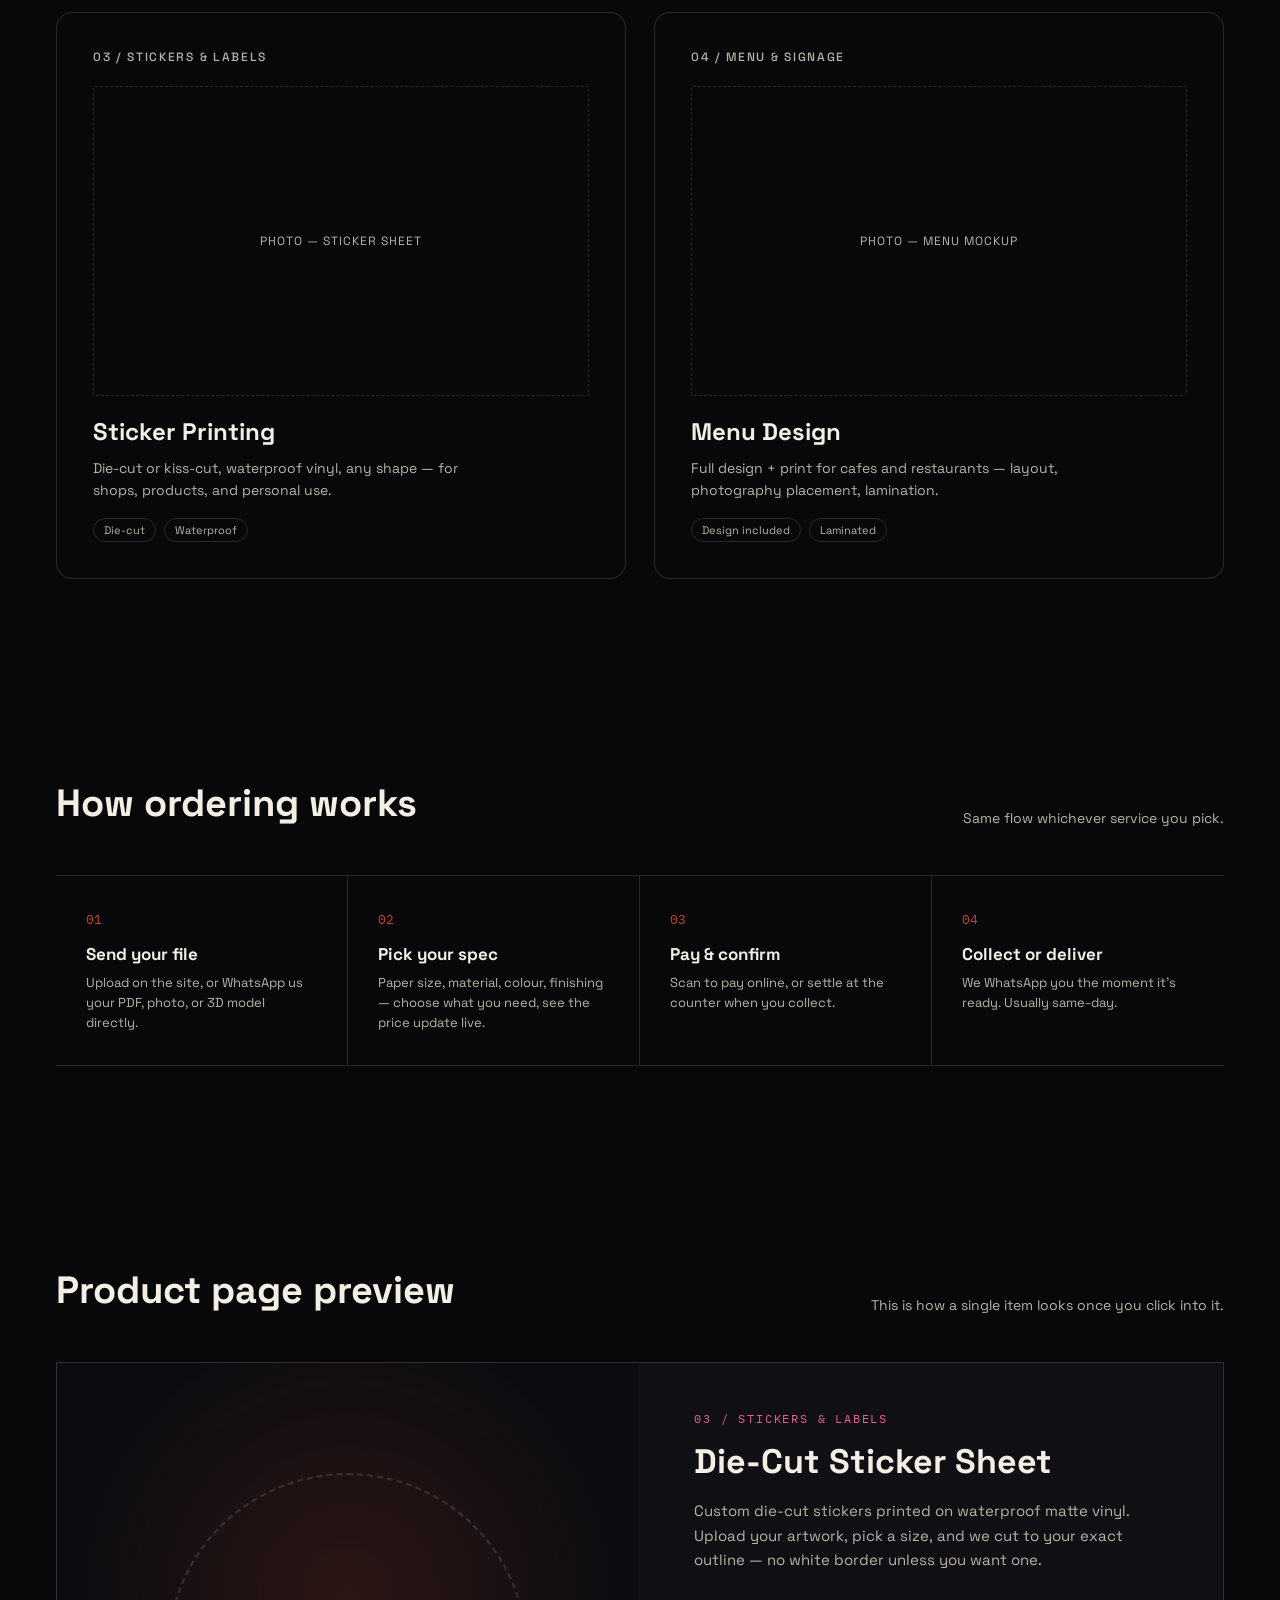
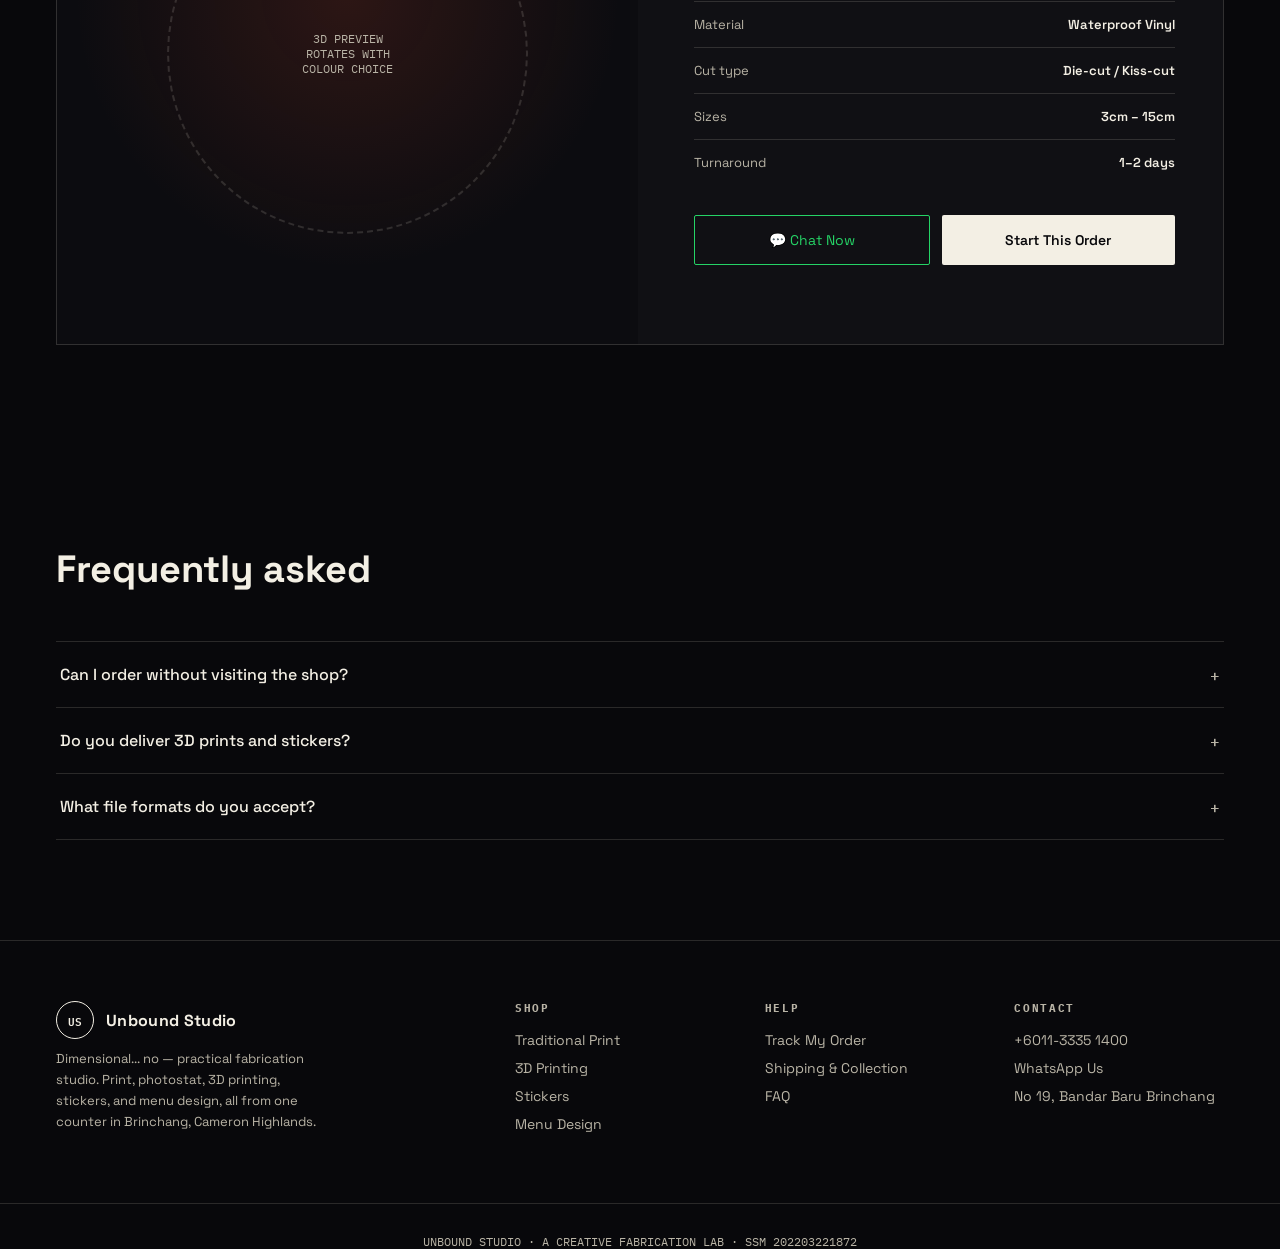
==== commit 63708213: "Center hero: emblem, pill tagline, centered headline/copy/buttons" ====
--- a/index.html
+++ b/index.html
@@ -71,10 +71,23 @@
 
   /* ---------- Hero ---------- */
   .hero{
-    position:relative; min-height:78vh; display:flex; flex-direction:column;
-    justify-content:center; padding:60px clamp(20px,5vw,56px);
+    position:relative; min-height:82vh; display:flex; flex-direction:column;
+    align-items:center; justify-content:center; text-align:center;
+    padding:70px clamp(20px,5vw,56px);
     max-width:1360px; margin:0 auto;
     overflow:hidden;
+  }
+  .hero-emblem{
+    width:118px; height:118px; border-radius:50%; border:1.5px solid var(--line);
+    display:flex; align-items:center; justify-content:center;
+    font-family:'Space Grotesk',sans-serif; font-size:26px; font-weight:700;
+    color:var(--paper-dim); margin-bottom:34px; position:relative;
+    background:radial-gradient(circle at 50% 40%, rgba(193,67,42,0.12), transparent 70%);
+  }
+  .hero-pill{
+    font-family:'Space Grotesk',sans-serif; font-size:12px; letter-spacing:0.16em;
+    color:var(--paper-dim); border:1px solid var(--line); border-radius:30px;
+    padding:9px 20px; margin-bottom:30px; position:relative;
   }
   .hero::before{
     content:''; position:absolute; inset:0;
@@ -87,20 +100,16 @@
                        radial-gradient(1px 1px at 92% 75%, #fff, transparent);
     opacity:0.35; pointer-events:none;
   }
-  .hero-eyebrow{
-    font-family:'IBM Plex Mono', monospace; font-size:12px; letter-spacing:0.25em;
-    color:var(--ember); margin-bottom:22px; position:relative;
-  }
   .hero h2{
-    font-size:clamp(38px, 6vw, 78px); font-weight:700; line-height:1.02;
-    max-width:900px; letter-spacing:-0.01em; position:relative;
+    font-size:clamp(38px, 6vw, 74px); font-weight:700; line-height:1.05;
+    max-width:760px; margin:0 auto; letter-spacing:-0.01em; position:relative;
   }
   .hero h2 em{ font-style:normal; color:var(--paper-dim); }
   .hero p{
-    margin-top:26px; max-width:520px; font-size:16px; line-height:1.6;
+    margin:22px auto 0; max-width:560px; font-size:16px; line-height:1.6;
     color:var(--paper-dim); position:relative;
   }
-  .hero-actions{ margin-top:38px; display:flex; gap:16px; position:relative; flex-wrap:wrap; }
+  .hero-actions{ margin-top:38px; display:flex; justify-content:center; gap:16px; position:relative; flex-wrap:wrap; }
   .btn-primary{
     background:var(--ember); color:var(--paper); border:none;
     padding:14px 26px; font-size:14px; font-family:inherit; font-weight:600;
@@ -266,12 +275,13 @@
 </header>
 
 <section class="hero">
-  <div class="hero-eyebrow">BRINCHANG, CAMERON HIGHLANDS</div>
-  <h2>Your idea, made <em>physical</em>.<br>Paper, plastic, or PLA.</h2>
+  <div class="hero-emblem">US</div>
+  <div class="hero-pill">PRINT · FABRICATE · DESIGN</div>
+  <h2>Your idea,<br>made <em>physical</em>.</h2>
   <p>Traditional printing, 3D fabrication, custom stickers, and menu design — one shop, one order flow, no back-and-forth.</p>
   <div class="hero-actions">
     <button class="btn-primary">Start an Order</button>
-    <button class="btn-ghost">See What We Make ↓</button>
+    <button class="btn-ghost">Explore Services</button>
   </div>
 </section>
 
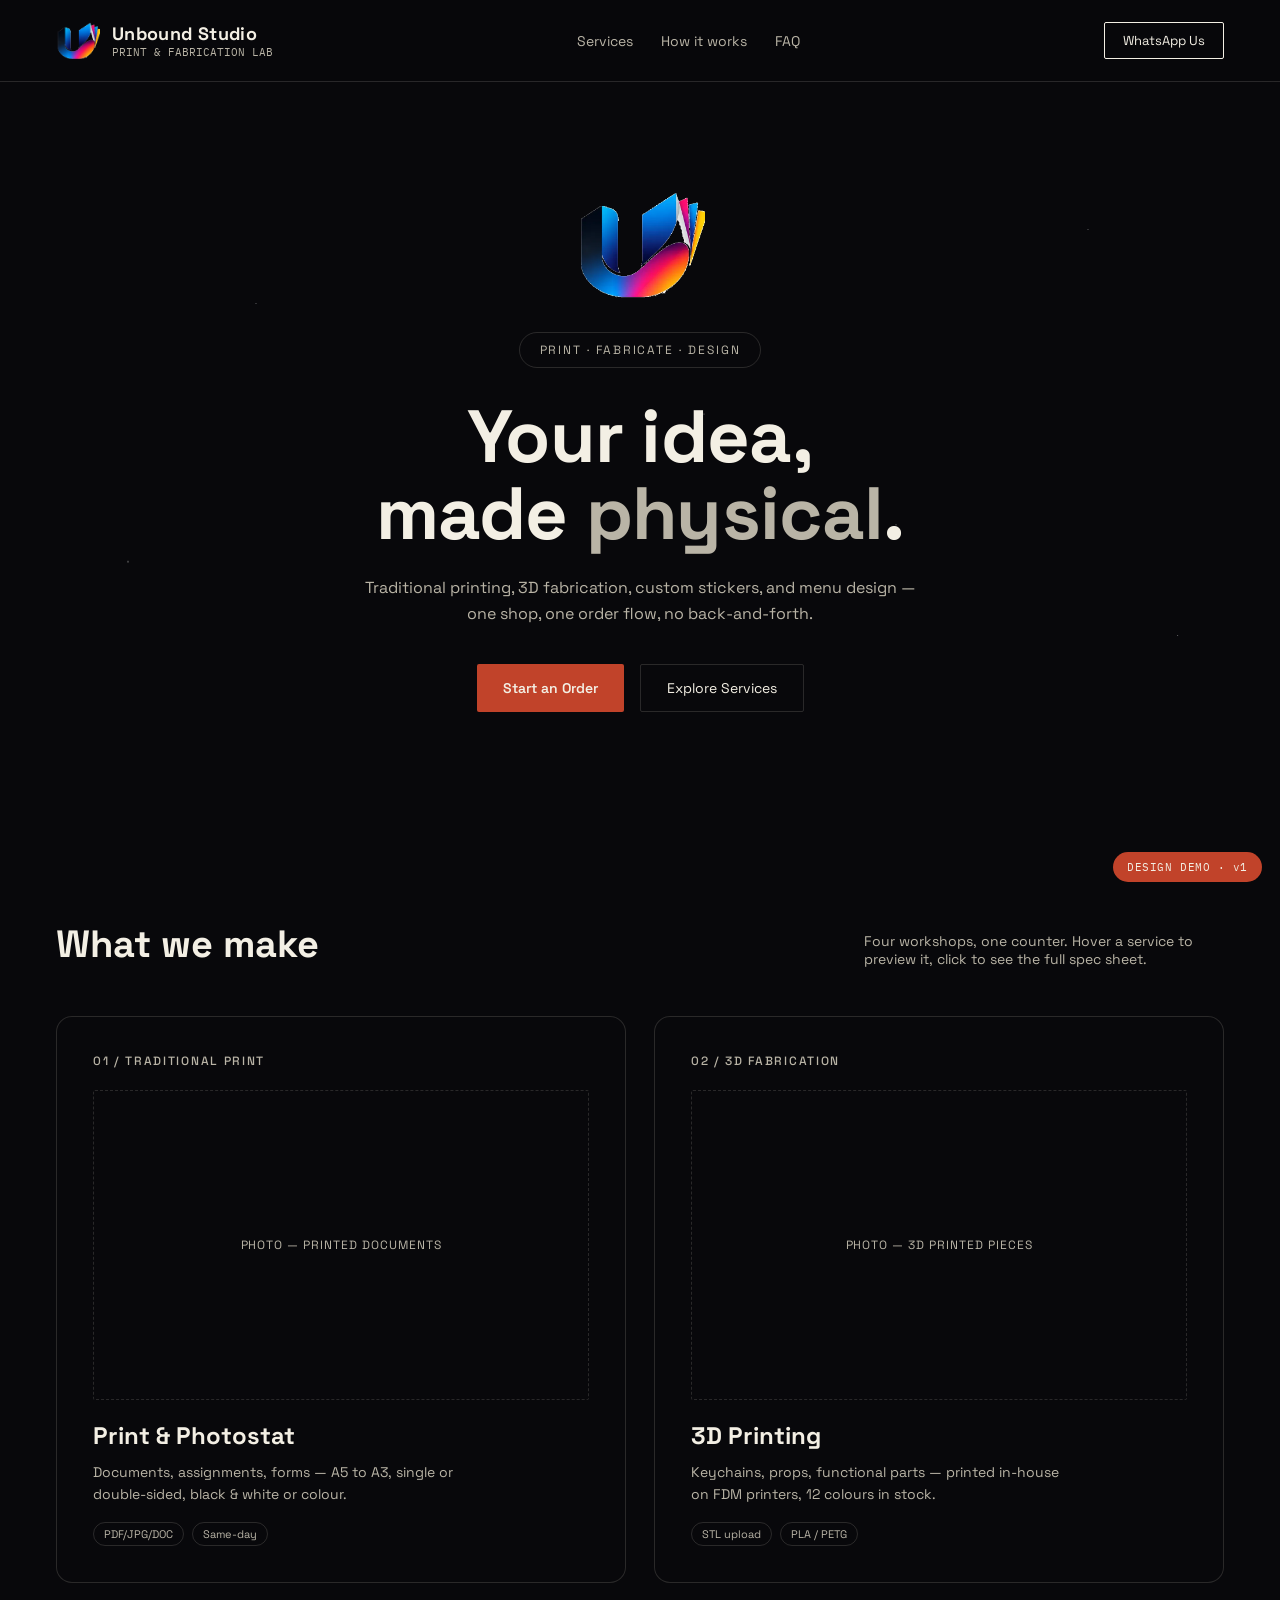
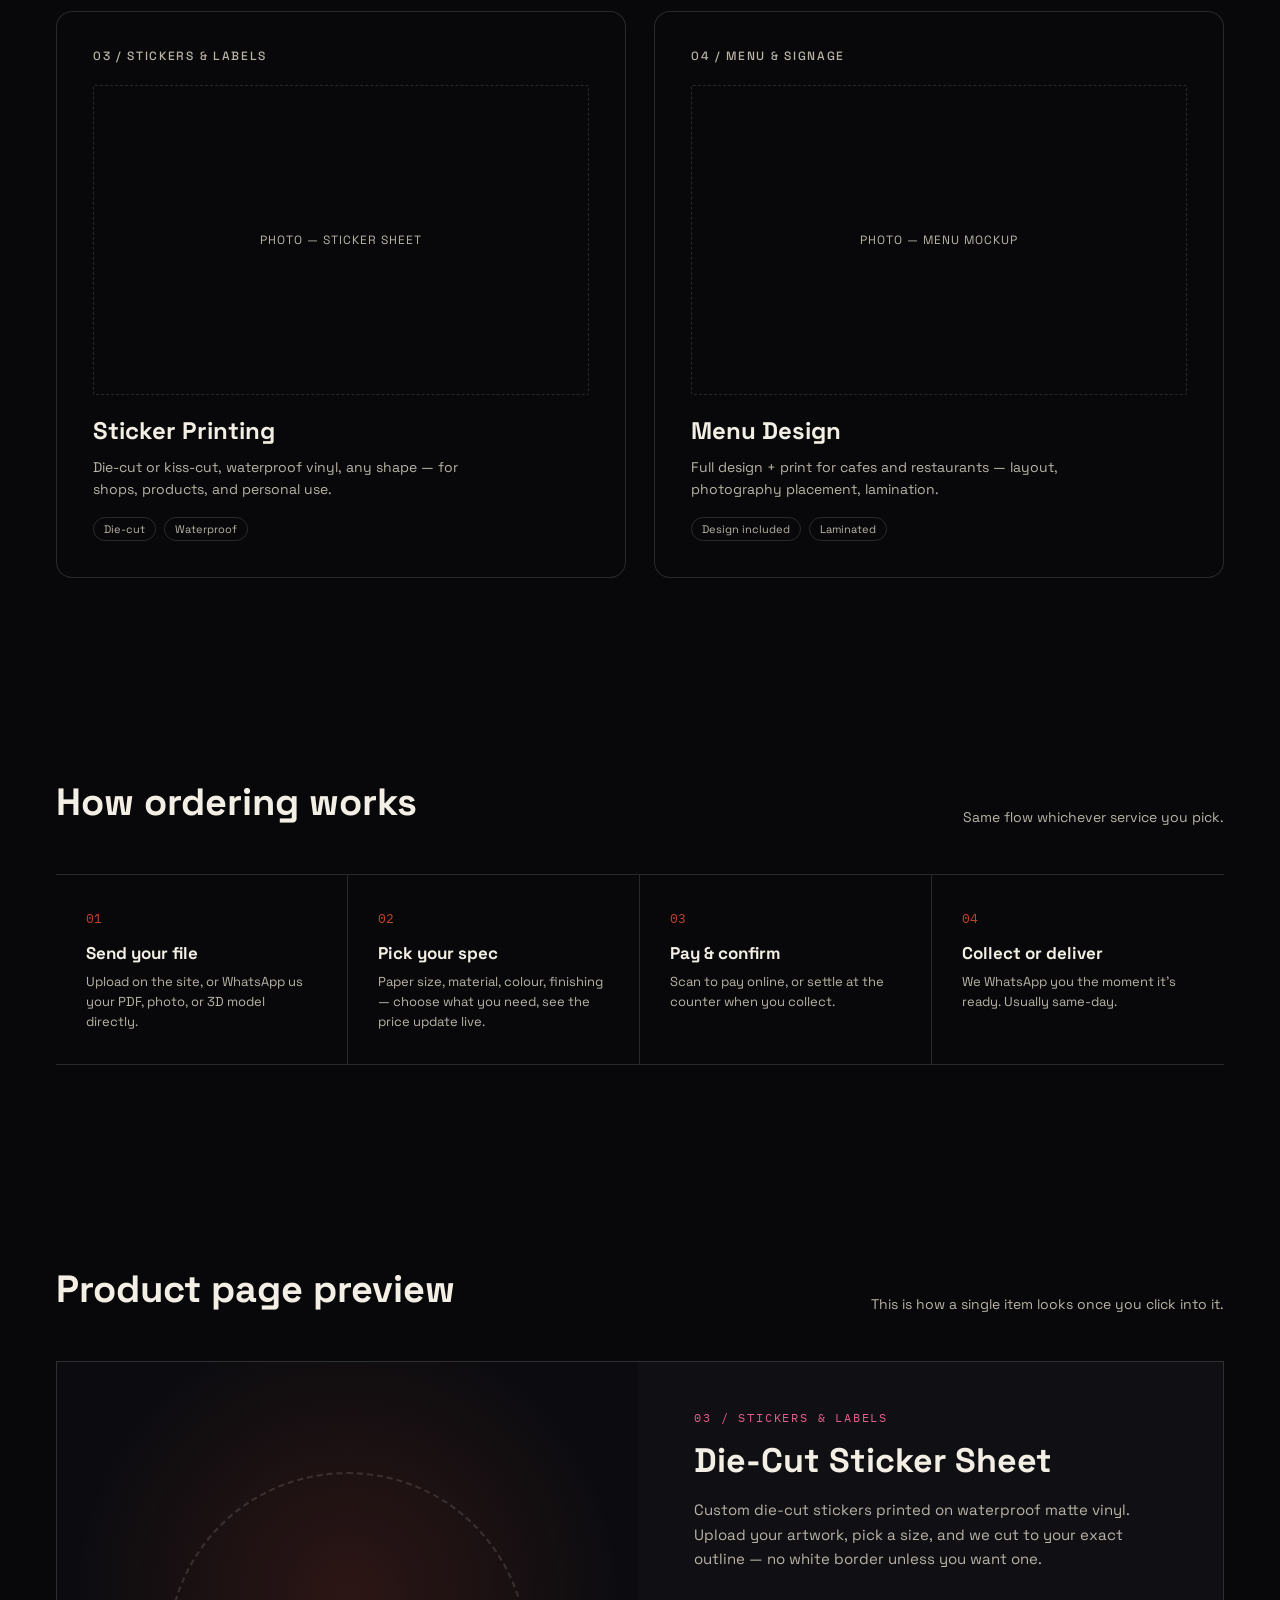
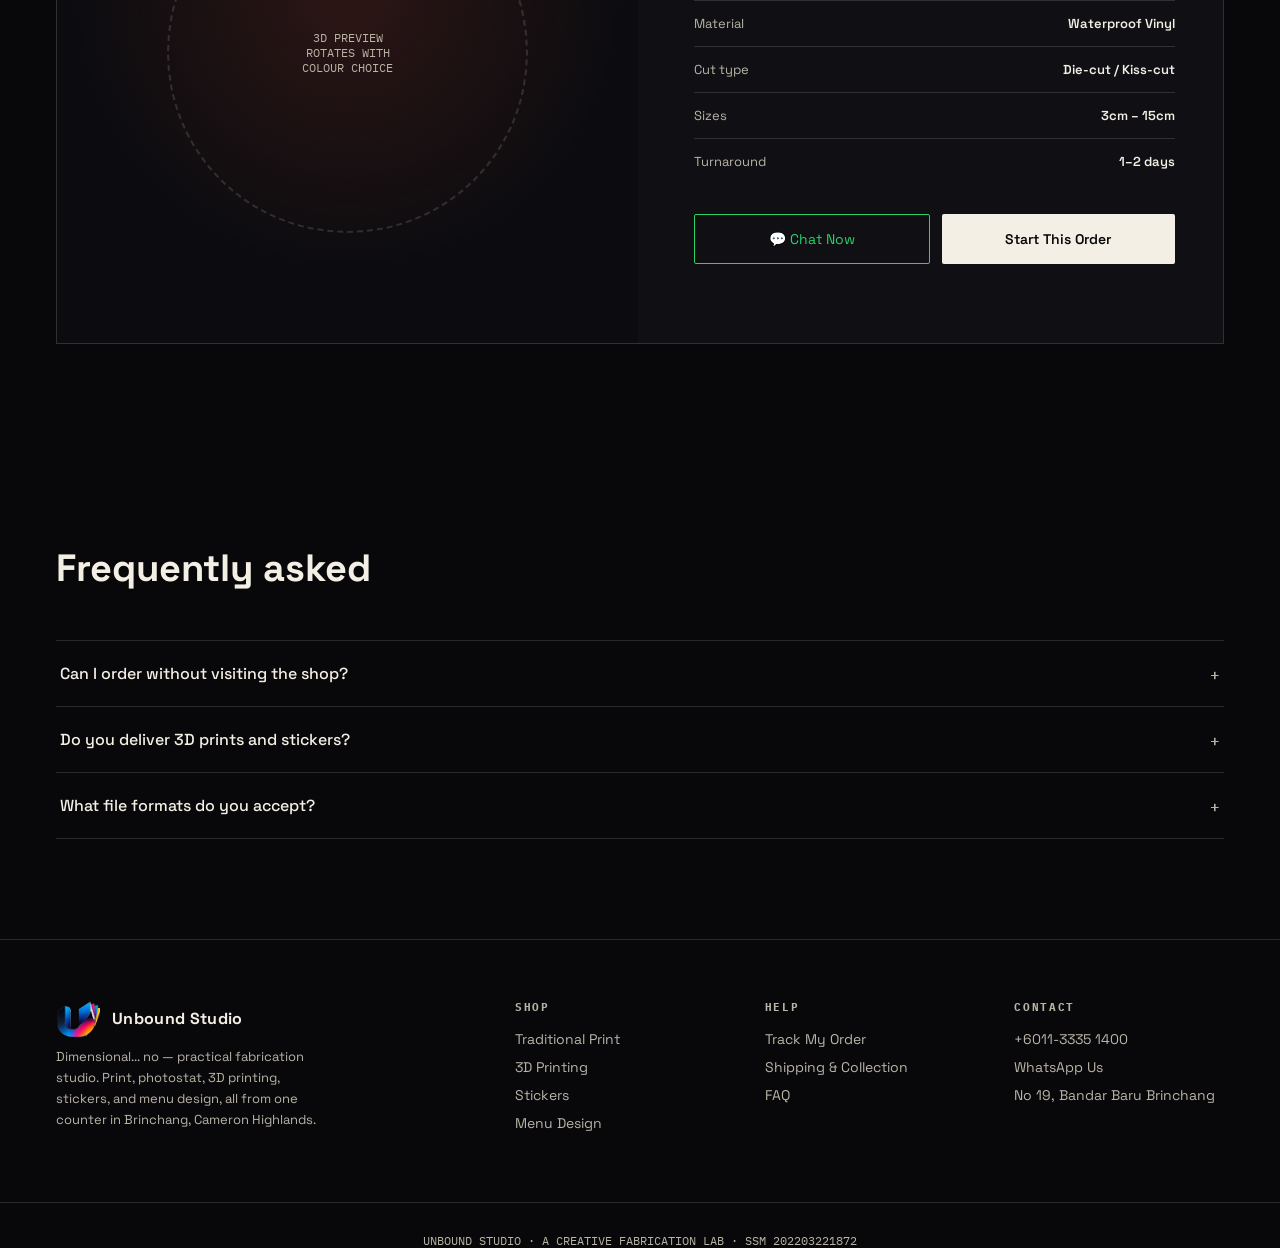
==== commit 4e365215: "Swap placeholder brand mark for real Unbound Studio logo" ====
--- a/index.html
+++ b/index.html
@@ -53,9 +53,7 @@
   }
   .brand{ display:flex; align-items:center; gap:12px; }
   .brand-mark{
-    width:38px; height:38px; border-radius:50%;
-    border:1.5px solid var(--paper); display:flex; align-items:center; justify-content:center;
-    font-family:'IBM Plex Mono', monospace; font-size:11px; font-weight:600;
+    width:44px; height:37px; object-fit:contain;
   }
   .brand h1{ font-size:18px; font-weight:700; letter-spacing:0.02em; }
   .brand p{ font-size:11px; color:var(--paper-dim); font-family:'IBM Plex Mono', monospace; }
@@ -78,11 +76,8 @@
     overflow:hidden;
   }
   .hero-emblem{
-    width:118px; height:118px; border-radius:50%; border:1.5px solid var(--line);
-    display:flex; align-items:center; justify-content:center;
-    font-family:'Space Grotesk',sans-serif; font-size:26px; font-weight:700;
-    color:var(--paper-dim); margin-bottom:34px; position:relative;
-    background:radial-gradient(circle at 50% 40%, rgba(193,67,42,0.12), transparent 70%);
+    width:130px; height:auto; object-fit:contain;
+    margin-bottom:34px; position:relative;
   }
   .hero-pill{
     font-family:'Space Grotesk',sans-serif; font-size:12px; letter-spacing:0.16em;
@@ -260,7 +255,7 @@
 
 <header>
   <div class="brand">
-    <div class="brand-mark">US</div>
+    <img src="assets/logo.png" class="brand-mark" alt="Unbound Studio">
     <div>
       <h1>Unbound Studio</h1>
       <p>PRINT &amp; FABRICATION LAB</p>
@@ -275,7 +270,7 @@
 </header>
 
 <section class="hero">
-  <div class="hero-emblem">US</div>
+  <img src="assets/logo.png" class="hero-emblem" alt="Unbound Studio">
   <div class="hero-pill">PRINT · FABRICATE · DESIGN</div>
   <h2>Your idea,<br>made <em>physical</em>.</h2>
   <p>Traditional printing, 3D fabrication, custom stickers, and menu design — one shop, one order flow, no back-and-forth.</p>
@@ -389,7 +384,7 @@
 <footer>
   <div class="foot-brand">
     <div class="brand">
-      <div class="brand-mark">US</div>
+      <img src="assets/logo.png" class="brand-mark" alt="Unbound Studio">
       <h1 style="font-size:16px">Unbound Studio</h1>
     </div>
     <p>Dimensional... no — practical fabrication studio. Print, photostat, 3D printing, stickers, and menu design, all from one counter in Brinchang, Cameron Highlands.</p>
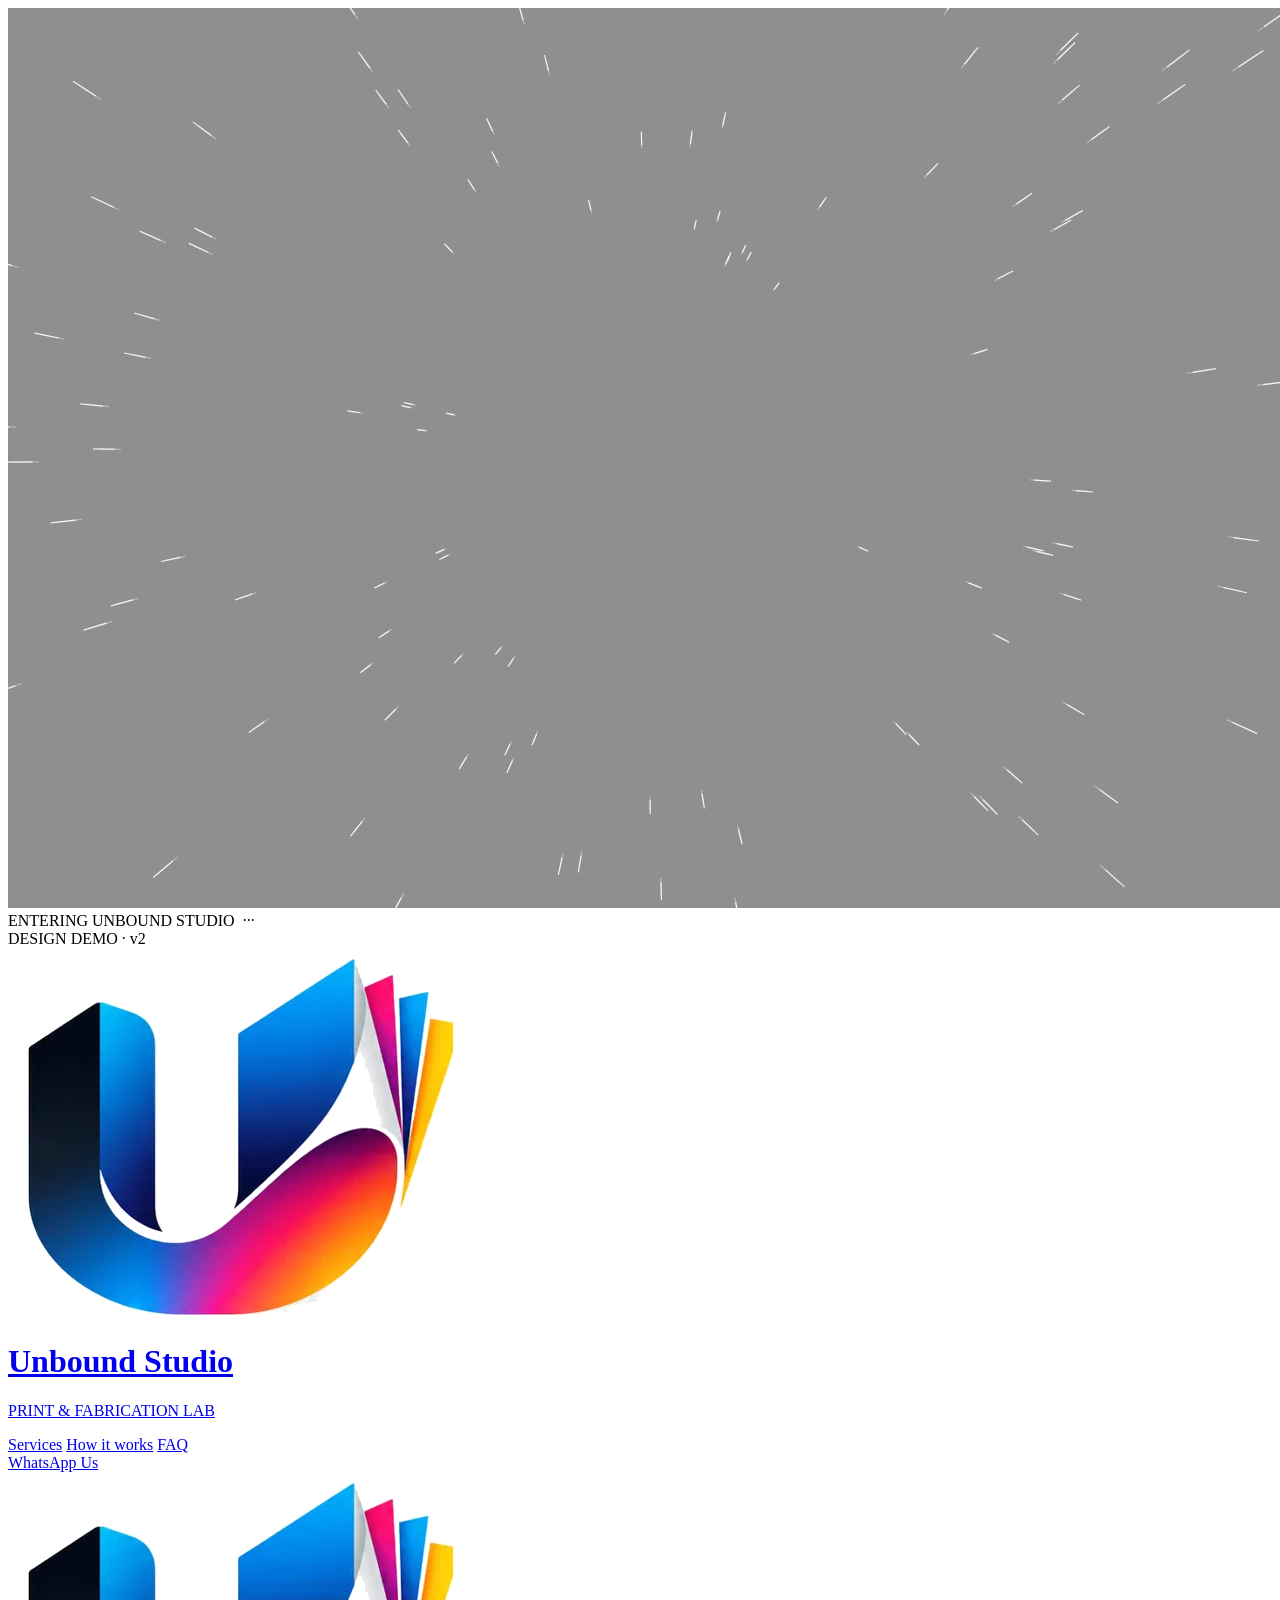
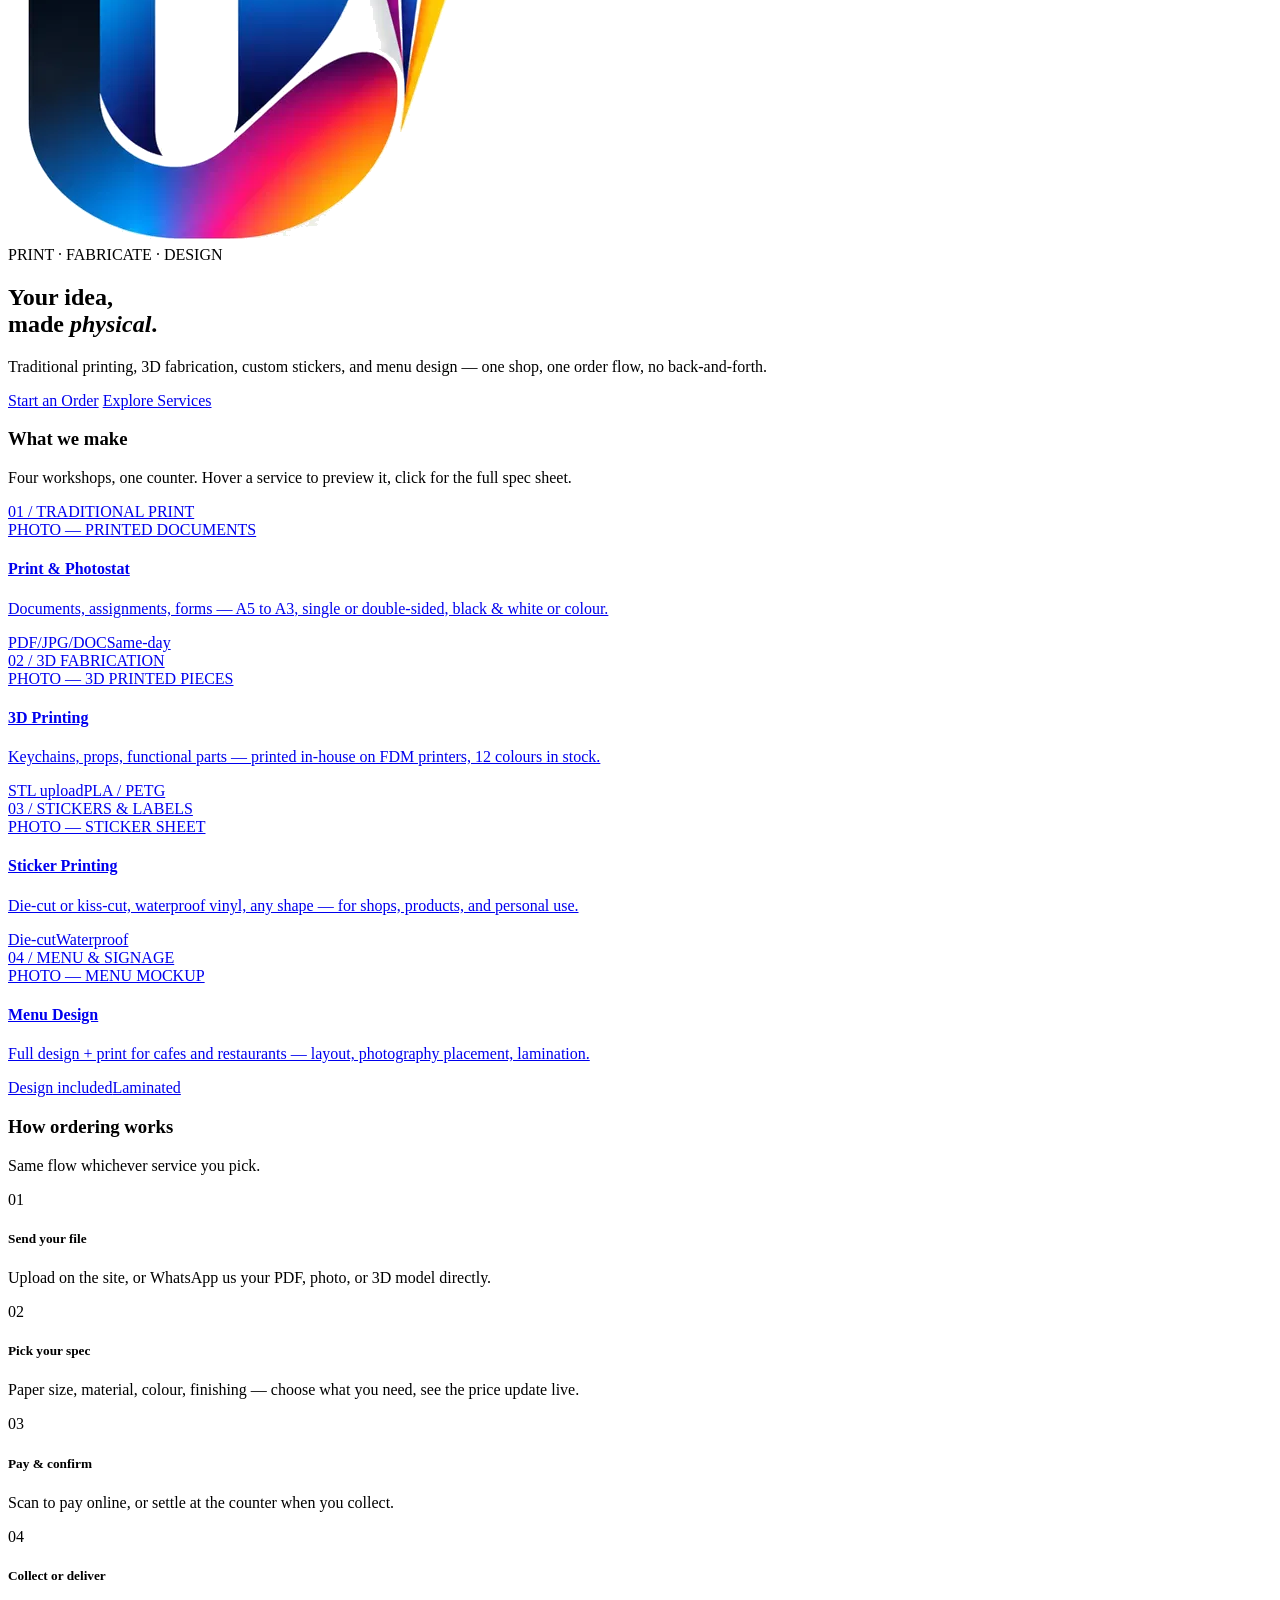
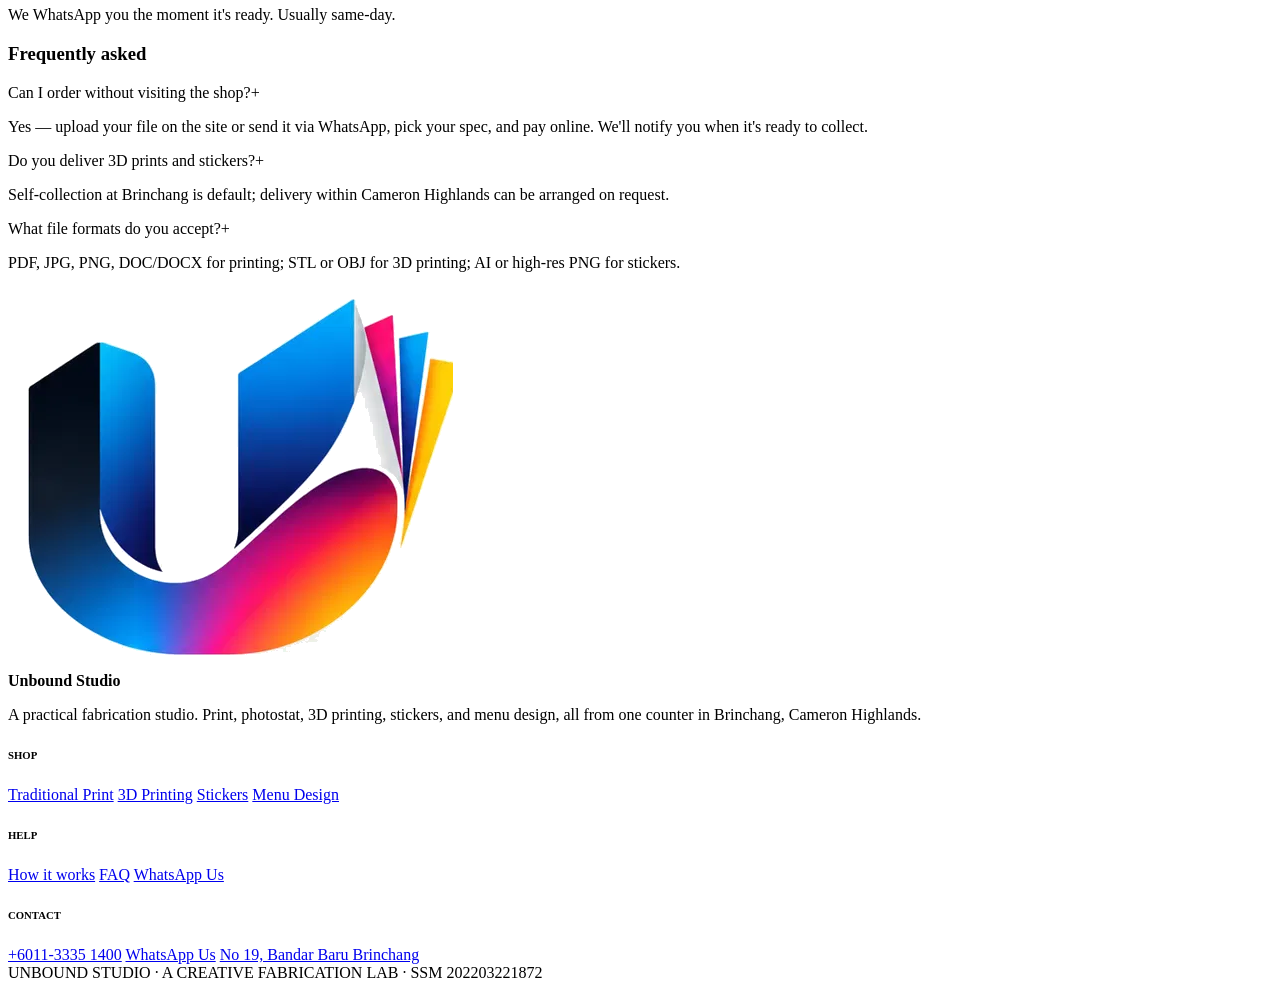
==== commit cd2ccd4d: "Update index.html" ====
--- a/index.html
+++ b/index.html
@@ -6,243 +6,7 @@
 <title>Unbound Studio — Print & Fabrication Lab</title>
 <link rel="preconnect" href="https://fonts.googleapis.com">
 <link href="https://fonts.googleapis.com/css2?family=Space+Grotesk:wght@400;500;600;700&family=IBM+Plex+Mono:wght@400;500&display=swap" rel="stylesheet">
-<style>
-  :root{
-    --bg: #08080B;
-    --bg-soft: #101014;
-    --paper: #F3EFE4;
-    --paper-dim: #B9B4A6;
-    --ember: #C1432A;
-    --line: rgba(243,239,228,0.14);
-    --c-print: #F3EFE4;
-    --c-3d: #4FD1C5;
-    --c-sticker: #E85D8A;
-    --c-menu: #E0A93E;
-  }
-  *{ box-sizing:border-box; margin:0; padding:0; }
-  html{ scroll-behavior:smooth; }
-  body{
-    background:var(--bg);
-    color:var(--paper);
-    font-family:'Space Grotesk', sans-serif;
-    overflow-x:hidden;
-  }
-  ::selection{ background:var(--ember); color:var(--paper); }
-
-  /* ---------- Entry sequence ---------- */
-  #entry{
-    position:fixed; inset:0; background:#000; z-index:999;
-    display:flex; align-items:center; justify-content:center;
-    transition:opacity 1.1s ease, visibility 1.1s ease;
-  }
-  #entry.hide{ opacity:0; visibility:hidden; pointer-events:none; }
-  #entry canvas{ position:absolute; inset:0; width:100%; height:100%; }
-  #entry .msg{
-    position:relative; z-index:2; font-family:'IBM Plex Mono', monospace;
-    font-size:13px; letter-spacing:0.35em; color:var(--paper-dim);
-  }
-
-  /* ---------- Header ---------- */
-  header{
-    position:sticky; top:0; z-index:100;
-    display:flex; align-items:center; justify-content:space-between;
-    padding:22px clamp(20px,5vw,56px);
-    max-width:1360px; margin:0 auto;
-    background:rgba(8,8,11,0.86); backdrop-filter:blur(10px);
-    border-bottom:1px solid var(--line);
-  }
-  .brand{ display:flex; align-items:center; gap:12px; }
-  .brand-mark{
-    width:44px; height:37px; object-fit:contain;
-  }
-  .brand h1{ font-size:18px; font-weight:700; letter-spacing:0.02em; }
-  .brand p{ font-size:11px; color:var(--paper-dim); font-family:'IBM Plex Mono', monospace; }
-  nav{ display:flex; gap:28px; }
-  nav a{ color:var(--paper-dim); text-decoration:none; font-size:14px; transition:color .2s; }
-  nav a:hover{ color:var(--paper); }
-  .header-cta{
-    border:1px solid var(--paper); color:var(--paper); background:transparent;
-    padding:9px 18px; font-size:13px; font-family:inherit; cursor:pointer;
-    border-radius:2px; transition:background .2s, color .2s;
-  }
-  .header-cta:hover{ background:var(--paper); color:var(--bg); }
-
-  /* ---------- Hero ---------- */
-  .hero{
-    position:relative; min-height:82vh; display:flex; flex-direction:column;
-    align-items:center; justify-content:center; text-align:center;
-    padding:70px clamp(20px,5vw,56px);
-    max-width:1360px; margin:0 auto;
-    overflow:hidden;
-  }
-  .hero-emblem{
-    width:130px; height:auto; object-fit:contain;
-    margin-bottom:34px; position:relative;
-  }
-  .hero-pill{
-    font-family:'Space Grotesk',sans-serif; font-size:12px; letter-spacing:0.16em;
-    color:var(--paper-dim); border:1px solid var(--line); border-radius:30px;
-    padding:9px 20px; margin-bottom:30px; position:relative;
-  }
-  .hero::before{
-    content:''; position:absolute; inset:0;
-    background-image: radial-gradient(1px 1px at 20% 30%, #fff, transparent),
-                       radial-gradient(1px 1px at 70% 60%, #fff, transparent),
-                       radial-gradient(1.5px 1.5px at 40% 80%, #fff, transparent),
-                       radial-gradient(1px 1px at 85% 20%, #fff, transparent),
-                       radial-gradient(1px 1px at 55% 45%, #fff, transparent),
-                       radial-gradient(1.5px 1.5px at 10% 65%, #fff, transparent),
-                       radial-gradient(1px 1px at 92% 75%, #fff, transparent);
-    opacity:0.35; pointer-events:none;
-  }
-  .hero h2{
-    font-size:clamp(38px, 6vw, 74px); font-weight:700; line-height:1.05;
-    max-width:760px; margin:0 auto; letter-spacing:-0.01em; position:relative;
-  }
-  .hero h2 em{ font-style:normal; color:var(--paper-dim); }
-  .hero p{
-    margin:22px auto 0; max-width:560px; font-size:16px; line-height:1.6;
-    color:var(--paper-dim); position:relative;
-  }
-  .hero-actions{ margin-top:38px; display:flex; justify-content:center; gap:16px; position:relative; flex-wrap:wrap; }
-  .btn-primary{
-    background:var(--ember); color:var(--paper); border:none;
-    padding:14px 26px; font-size:14px; font-family:inherit; font-weight:600;
-    border-radius:2px; cursor:pointer; transition:transform .15s, box-shadow .2s;
-  }
-  .btn-primary:hover{ transform:translateY(-2px); box-shadow:0 8px 24px rgba(193,67,42,0.35); }
-  .btn-ghost{
-    background:transparent; color:var(--paper); border:1px solid var(--line);
-    padding:14px 26px; font-size:14px; font-family:inherit; cursor:pointer;
-    border-radius:2px; transition:border-color .2s;
-  }
-  .btn-ghost:hover{ border-color:var(--paper); }
-
-  /* ---------- Services ---------- */
-  .section{ padding:100px clamp(20px,5vw,56px); max-width:1360px; margin:0 auto; }
-  .section-head{ display:flex; justify-content:space-between; align-items:flex-end; margin-bottom:48px; flex-wrap:wrap; gap:16px; }
-  .section-head h3{ font-size:clamp(26px,3.4vw,38px); font-weight:700; }
-  .section-head p{ color:var(--paper-dim); font-size:14px; max-width:360px; }
-
-  .services{ display:grid; grid-template-columns:repeat(2, 1fr); gap:28px; }
-  @media(max-width:820px){ .services{ grid-template-columns:1fr; } }
-
-  .svc-card{
-    --mx:50%; --my:50%; --accent: var(--paper);
-    background:var(--bg); padding:32px 36px 36px; position:relative; cursor:pointer;
-    border:1px solid var(--line); border-radius:16px;
-    transition:background .35s ease, border-color .35s ease; overflow:hidden;
-  }
-  .svc-card:hover{ background:var(--bg-soft); }
-
-  /* cursor-tracked iridescent border glow, shared feel across the whole grid */
-  .svc-card::before{
-    content:''; position:absolute; inset:0; border-radius:inherit; padding:1.5px;
-    background: radial-gradient(220px 220px at var(--mx) var(--my),
-      #ff6b6b, #ffd166 22%, #6bffb0 42%, #63c7ff 62%, #b98bff 78%, transparent 88%);
-    -webkit-mask: linear-gradient(#fff 0 0) content-box, linear-gradient(#fff 0 0);
-    -webkit-mask-composite: xor; mask-composite: exclude;
-    opacity:0; transition:opacity .3s ease; pointer-events:none;
-  }
-  .services:hover .svc-card::before{ opacity:0.9; }
-
-  .svc-index{ font-family:'Space Grotesk',sans-serif; font-size:12px; letter-spacing:0.14em; color:var(--paper-dim); font-weight:500; }
-
-  .svc-media{
-    margin-top:20px; aspect-ratio:16/10; border:1px dashed var(--line); border-radius:2px;
-    display:flex; align-items:center; justify-content:center;
-    color:var(--paper-dim); font-size:12px; letter-spacing:0.08em;
-  }
-
-  .svc-card h4{
-    font-size:24px; font-weight:700; margin:20px 0 10px;
-    transition:color .3s ease;
-  }
-  .svc-card:hover h4{ color:var(--accent); }
-  .svc-card p{ color:var(--paper-dim); font-size:14px; line-height:1.6; max-width:380px; }
-  .svc-tags{ display:flex; gap:8px; margin-top:16px; flex-wrap:wrap; }
-  .svc-tags span{
-    font-family:'Space Grotesk',sans-serif; font-size:11px; color:var(--paper-dim);
-    border:1px solid var(--line); padding:4px 10px; border-radius:20px;
-  }
-
-  /* ---------- Process ---------- */
-  .process{ display:grid; grid-template-columns:repeat(4,1fr); gap:0; border-top:1px solid var(--line); }
-  @media(max-width:820px){ .process{ grid-template-columns:1fr; } }
-  .process > div{ padding:32px 30px; border-right:1px solid var(--line); border-bottom:1px solid var(--line); }
-  .process > div:last-child{ border-right:none; }
-  .process .step-num{ font-family:'IBM Plex Mono', monospace; color:var(--ember); font-size:13px; }
-  .process h5{ margin:14px 0 8px; font-size:17px; }
-  .process p{ color:var(--paper-dim); font-size:13px; line-height:1.55; }
-
-  /* ---------- Detail preview (product-style) ---------- */
-  .detail{
-    display:grid; grid-template-columns:1.1fr 1fr; gap:56px; align-items:start;
-    background:var(--bg-soft); border:1px solid var(--line); padding:0; overflow:hidden;
-  }
-  @media(max-width:900px){ .detail{ grid-template-columns:1fr; } }
-  .detail-media{
-    position:relative; aspect-ratio:1/1; background:
-      radial-gradient(circle at 50% 40%, rgba(193,67,42,0.18), transparent 60%), #0c0c10;
-    display:flex; align-items:center; justify-content:center;
-  }
-  .detail-media .ring{
-    width:62%; aspect-ratio:1/1; border-radius:50%; border:2px dashed var(--line);
-    display:flex; align-items:center; justify-content:center;
-    font-family:'IBM Plex Mono', monospace; font-size:12px; color:var(--paper-dim);
-    text-align:center; padding:20px;
-  }
-  .detail-body{ padding:48px 48px 48px 0; }
-  @media(max-width:900px){ .detail-body{ padding:0 32px 40px; } }
-  .detail-body .kicker{ font-family:'IBM Plex Mono', monospace; font-size:12px; color:var(--c-sticker); letter-spacing:0.15em; margin-bottom:14px; }
-  .detail-body h4{ font-size:34px; font-weight:700; margin-bottom:16px; }
-  .detail-body > p{ color:var(--paper-dim); font-size:15px; line-height:1.65; margin-bottom:28px; }
-
-  .spec-row{
-    display:flex; justify-content:space-between; padding:14px 0;
-    border-top:1px solid var(--line); cursor:pointer; transition:padding-left .2s;
-  }
-  .spec-row:hover{ padding-left:8px; color:var(--c-sticker); }
-  .spec-row span:first-child{ color:var(--paper-dim); font-size:13px; }
-  .spec-row:hover span:first-child{ color:var(--c-sticker); }
-  .spec-row span:last-child{ font-size:13px; font-weight:600; }
-
-  .detail-actions{ display:flex; gap:12px; margin-top:30px; }
-  .detail-actions button{ flex:1; padding:15px; font-family:inherit; font-size:14px; border-radius:2px; cursor:pointer; border:none; }
-  .detail-actions .wa{ background:transparent; border:1px solid #25D366; color:#25D366; }
-  .detail-actions .order{ background:var(--paper); color:var(--bg); font-weight:600; }
-
-  /* ---------- FAQ ---------- */
-  .faq-item{ border-top:1px solid var(--line); }
-  .faq-item:last-child{ border-bottom:1px solid var(--line); }
-  .faq-q{
-    display:flex; justify-content:space-between; align-items:center;
-    padding:22px 4px; cursor:pointer; font-size:16px; font-weight:500;
-  }
-  .faq-q .plus{ font-family:'IBM Plex Mono', monospace; color:var(--paper-dim); transition:transform .25s; }
-  .faq-item.open .plus{ transform:rotate(45deg); }
-  .faq-a{ max-height:0; overflow:hidden; transition:max-height .3s ease; }
-  .faq-item.open .faq-a{ max-height:200px; }
-  .faq-a p{ padding:0 4px 22px; color:var(--paper-dim); font-size:14px; line-height:1.6; max-width:640px; }
-
-  footer{
-    padding:60px clamp(20px,5vw,56px) 40px; border-top:1px solid var(--line);
-    max-width:1360px; margin:0 auto;
-    display:grid; grid-template-columns:2fr 1fr 1fr 1fr; gap:40px;
-  }
-  @media(max-width:760px){ footer{ grid-template-columns:1fr 1fr; } }
-  footer h6{ font-family:'IBM Plex Mono', monospace; font-size:11px; letter-spacing:0.15em; color:var(--paper-dim); margin-bottom:16px; }
-  footer a{ display:block; color:var(--paper-dim); text-decoration:none; font-size:14px; margin-bottom:10px; transition:color .2s; }
-  footer a:hover{ color:var(--paper); }
-  footer .foot-brand p{ color:var(--paper-dim); font-size:13px; margin-top:10px; max-width:280px; line-height:1.6; }
-  .foot-bottom{ text-align:center; padding-top:30px; margin-top:20px; border-top:1px solid var(--line); font-size:12px; color:var(--paper-dim); font-family:'IBM Plex Mono', monospace; }
-
-  .demo-badge{
-    position:fixed; bottom:18px; right:18px; z-index:50;
-    background:var(--ember); color:var(--paper); font-family:'IBM Plex Mono', monospace;
-    font-size:11px; padding:8px 14px; border-radius:20px; letter-spacing:0.05em;
-  }
-</style>
+<link rel="stylesheet" href="assets/style.css">
 </head>
 <body>
 
@@ -251,22 +15,23 @@
   <div class="msg" id="entryMsg">ENTERING UNBOUND STUDIO&nbsp;&nbsp;···</div>
 </div>
 
-<div class="demo-badge">DESIGN DEMO · v1</div>
+<div id="progress"></div>
+<div class="demo-badge">DESIGN DEMO · v2</div>
 
 <header>
-  <div class="brand">
+  <a class="brand" href="index.html">
     <img src="assets/logo.png" class="brand-mark" alt="Unbound Studio">
     <div>
       <h1>Unbound Studio</h1>
       <p>PRINT &amp; FABRICATION LAB</p>
     </div>
-  </div>
+  </a>
   <nav>
     <a href="#services">Services</a>
     <a href="#process">How it works</a>
     <a href="#faq">FAQ</a>
   </nav>
-  <button class="header-cta">WhatsApp Us</button>
+  <a class="header-cta" href="https://wa.me/60113351400" target="_blank" rel="noopener">WhatsApp Us</a>
 </header>
 
 <section class="hero">
@@ -275,58 +40,58 @@
   <h2>Your idea,<br>made <em>physical</em>.</h2>
   <p>Traditional printing, 3D fabrication, custom stickers, and menu design — one shop, one order flow, no back-and-forth.</p>
   <div class="hero-actions">
-    <button class="btn-primary">Start an Order</button>
-    <button class="btn-ghost">Explore Services</button>
+    <a class="btn-primary" href="#services">Start an Order</a>
+    <a class="btn-ghost" href="#services">Explore Services</a>
   </div>
 </section>
 
 <section class="section" id="services">
-  <div class="section-head">
+  <div class="section-head reveal"><span class="scan"></span>
     <h3>What we make</h3>
-    <p>Four workshops, one counter. Hover a service to preview it, click to see the full spec sheet.</p>
+    <p>Four workshops, one counter. Hover a service to preview it, click for the full spec sheet.</p>
   </div>
 
-  <div class="services">
-    <div class="svc-card" style="--accent: var(--c-print)" onclick="openDetail('print')">
+  <div class="services glow-group">
+    <a class="svc-card reveal" style="--accent: var(--c-print)" href="service-print.html">
       <span class="svc-index">01 / TRADITIONAL PRINT</span>
       <div class="svc-media">PHOTO — PRINTED DOCUMENTS</div>
-      <h4>Print & Photostat</h4>
-      <p>Documents, assignments, forms — A5 to A3, single or double-sided, black & white or colour.</p>
+      <h4>Print &amp; Photostat</h4>
+      <p>Documents, assignments, forms — A5 to A3, single or double-sided, black &amp; white or colour.</p>
       <div class="svc-tags"><span>PDF/JPG/DOC</span><span>Same-day</span></div>
-    </div>
+    </a>
 
-    <div class="svc-card" style="--accent: var(--c-3d)" onclick="openDetail('3d')">
+    <a class="svc-card reveal" style="--accent: var(--c-3d)" href="service-3d.html">
       <span class="svc-index">02 / 3D FABRICATION</span>
       <div class="svc-media">PHOTO — 3D PRINTED PIECES</div>
       <h4>3D Printing</h4>
       <p>Keychains, props, functional parts — printed in-house on FDM printers, 12 colours in stock.</p>
       <div class="svc-tags"><span>STL upload</span><span>PLA / PETG</span></div>
-    </div>
+    </a>
 
-    <div class="svc-card" style="--accent: var(--c-sticker)" onclick="openDetail('sticker')">
-      <span class="svc-index">03 / STICKERS & LABELS</span>
+    <a class="svc-card reveal" style="--accent: var(--c-sticker)" href="service-sticker.html">
+      <span class="svc-index">03 / STICKERS &amp; LABELS</span>
       <div class="svc-media">PHOTO — STICKER SHEET</div>
       <h4>Sticker Printing</h4>
       <p>Die-cut or kiss-cut, waterproof vinyl, any shape — for shops, products, and personal use.</p>
       <div class="svc-tags"><span>Die-cut</span><span>Waterproof</span></div>
-    </div>
+    </a>
 
-    <div class="svc-card" style="--accent: var(--c-menu)" onclick="openDetail('menu')">
-      <span class="svc-index">04 / MENU & SIGNAGE</span>
+    <a class="svc-card reveal" style="--accent: var(--c-menu)" href="service-menu.html">
+      <span class="svc-index">04 / MENU &amp; SIGNAGE</span>
       <div class="svc-media">PHOTO — MENU MOCKUP</div>
       <h4>Menu Design</h4>
       <p>Full design + print for cafes and restaurants — layout, photography placement, lamination.</p>
       <div class="svc-tags"><span>Design included</span><span>Laminated</span></div>
-    </div>
+    </a>
   </div>
 </section>
 
 <section class="section" id="process">
-  <div class="section-head">
+  <div class="section-head reveal"><span class="scan"></span>
     <h3>How ordering works</h3>
     <p>Same flow whichever service you pick.</p>
   </div>
-  <div class="process">
+  <div class="process reveal">
     <div><span class="step-num">01</span><h5>Send your file</h5><p>Upload on the site, or WhatsApp us your PDF, photo, or 3D model directly.</p></div>
     <div><span class="step-num">02</span><h5>Pick your spec</h5><p>Paper size, material, colour, finishing — choose what you need, see the price update live.</p></div>
     <div><span class="step-num">03</span><h5>Pay &amp; confirm</h5><p>Scan to pay online, or settle at the counter when you collect.</p></div>
@@ -334,48 +99,21 @@
   </div>
 </section>
 
-<section class="section" id="sample-detail">
-  <div class="section-head">
-    <h3>Product page preview</h3>
-    <p>This is how a single item looks once you click into it.</p>
-  </div>
-  <div class="detail">
-    <div class="detail-media">
-      <div class="ring" id="detailRing">3D PREVIEW<br>ROTATES WITH<br>COLOUR CHOICE</div>
-    </div>
-    <div class="detail-body">
-      <div class="kicker" id="detailKicker">03 / STICKERS &amp; LABELS</div>
-      <h4 id="detailTitle">Die-Cut Sticker Sheet</h4>
-      <p id="detailDesc">Custom die-cut stickers printed on waterproof matte vinyl. Upload your artwork, pick a size, and we cut to your exact outline — no white border unless you want one.</p>
-
-      <div class="spec-row"><span>Material</span><span>Waterproof Vinyl</span></div>
-      <div class="spec-row"><span>Cut type</span><span>Die-cut / Kiss-cut</span></div>
-      <div class="spec-row"><span>Sizes</span><span>3cm – 15cm</span></div>
-      <div class="spec-row"><span>Turnaround</span><span>1–2 days</span></div>
-
-      <div class="detail-actions">
-        <button class="wa">💬 Chat Now</button>
-        <button class="order">Start This Order</button>
-      </div>
-    </div>
-  </div>
-</section>
-
 <section class="section" id="faq">
-  <div class="section-head">
+  <div class="section-head reveal"><span class="scan"></span>
     <h3>Frequently asked</h3>
   </div>
-  <div class="faq-list">
+  <div class="faq-list reveal">
     <div class="faq-item">
-      <div class="faq-q" onclick="toggleFaq(this)"><span>Can I order without visiting the shop?</span><span class="plus">+</span></div>
+      <div class="faq-q"><span>Can I order without visiting the shop?</span><span class="plus">+</span></div>
       <div class="faq-a"><p>Yes — upload your file on the site or send it via WhatsApp, pick your spec, and pay online. We'll notify you when it's ready to collect.</p></div>
     </div>
     <div class="faq-item">
-      <div class="faq-q" onclick="toggleFaq(this)"><span>Do you deliver 3D prints and stickers?</span><span class="plus">+</span></div>
+      <div class="faq-q"><span>Do you deliver 3D prints and stickers?</span><span class="plus">+</span></div>
       <div class="faq-a"><p>Self-collection at Brinchang is default; delivery within Cameron Highlands can be arranged on request.</p></div>
     </div>
     <div class="faq-item">
-      <div class="faq-q" onclick="toggleFaq(this)"><span>What file formats do you accept?</span><span class="plus">+</span></div>
+      <div class="faq-q"><span>What file formats do you accept?</span><span class="plus">+</span></div>
       <div class="faq-a"><p>PDF, JPG, PNG, DOC/DOCX for printing; STL or OBJ for 3D printing; AI or high-res PNG for stickers.</p></div>
     </div>
   </div>
@@ -387,32 +125,32 @@
       <img src="assets/logo.png" class="brand-mark" alt="Unbound Studio">
       <h1 style="font-size:16px">Unbound Studio</h1>
     </div>
-    <p>Dimensional... no — practical fabrication studio. Print, photostat, 3D printing, stickers, and menu design, all from one counter in Brinchang, Cameron Highlands.</p>
+    <p>A practical fabrication studio. Print, photostat, 3D printing, stickers, and menu design, all from one counter in Brinchang, Cameron Highlands.</p>
   </div>
   <div>
     <h6>SHOP</h6>
-    <a href="#">Traditional Print</a>
-    <a href="#">3D Printing</a>
-    <a href="#">Stickers</a>
-    <a href="#">Menu Design</a>
+    <a href="service-print.html">Traditional Print</a>
+    <a href="service-3d.html">3D Printing</a>
+    <a href="service-sticker.html">Stickers</a>
+    <a href="service-menu.html">Menu Design</a>
   </div>
   <div>
     <h6>HELP</h6>
-    <a href="#">Track My Order</a>
-    <a href="#">Shipping &amp; Collection</a>
-    <a href="#">FAQ</a>
+    <a href="#process">How it works</a>
+    <a href="#faq">FAQ</a>
+    <a href="https://wa.me/60113351400" target="_blank" rel="noopener">WhatsApp Us</a>
   </div>
   <div>
     <h6>CONTACT</h6>
-    <a href="#">+6011-3335 1400</a>
-    <a href="#">WhatsApp Us</a>
+    <a href="tel:+60113351400">+6011-3335 1400</a>
+    <a href="https://wa.me/60113351400" target="_blank" rel="noopener">WhatsApp Us</a>
     <a href="#">No 19, Bandar Baru Brinchang</a>
   </div>
 </footer>
 <div class="foot-bottom">UNBOUND STUDIO · A CREATIVE FABRICATION LAB · SSM 202203221872</div>
 
 <script>
-  // Entry starfield burst
+  // Entry starfield burst (homepage only — the one orchestrated load moment)
   const canvas = document.getElementById('starfield');
   const ctx = canvas.getContext('2d');
   function resize(){ canvas.width = innerWidth; canvas.height = innerHeight; }
@@ -443,47 +181,11 @@
     if(!entryDone) requestAnimationFrame(drawStars);
   }
   drawStars();
-
   setTimeout(()=>{
     document.getElementById('entry').classList.add('hide');
     entryDone = true;
   }, 1900);
-
-  // Cursor-tracked iridescent border glow across the service grid
-  const grid = document.querySelector('.services');
-  if(grid){
-    grid.addEventListener('mousemove', (e)=>{
-      grid.querySelectorAll('.svc-card').forEach(card=>{
-        const r = card.getBoundingClientRect();
-        const x = ((e.clientX - r.left) / r.width) * 100;
-        const y = ((e.clientY - r.top) / r.height) * 100;
-        card.style.setProperty('--mx', x + '%');
-        card.style.setProperty('--my', y + '%');
-      });
-    });
-  }
-
-  function toggleFaq(el){
-    const item = el.parentElement;
-    document.querySelectorAll('.faq-item').forEach(i=>{ if(i!==item) i.classList.remove('open'); });
-    item.classList.toggle('open');
-  }
-
-  const details = {
-    print: { kicker:'01 / TRADITIONAL PRINT', title:'A4 Document Printing', desc:'Upload PDF, DOC, or JPG. Choose paper size, colour mode, and finishing — priced per page, updated live as you pick.', ring:'DOCUMENT<br>PREVIEW' },
-    '3d': { kicker:'02 / 3D FABRICATION', title:'Custom Keychain Print', desc:'Upload an STL or pick from our catalogue. Choose your filament colour and see the model preview update instantly.', ring:'3D MODEL<br>ROTATES WITH<br>COLOUR CHOICE' },
-    sticker: { kicker:'03 / STICKERS & LABELS', title:'Die-Cut Sticker Sheet', desc:'Custom die-cut stickers printed on waterproof matte vinyl. Upload your artwork, pick a size, and we cut to your exact outline.', ring:'ARTWORK<br>PREVIEW' },
-    menu: { kicker:'04 / MENU & SIGNAGE', title:'Cafe Menu Design + Print', desc:'Send us your dishes and prices — we lay it out, you approve, we print and laminate. Ready in 2 days.', ring:'MENU<br>LAYOUT<br>PREVIEW' },
-  };
-  function openDetail(key){
-    const d = details[key];
-    document.getElementById('detailKicker').innerHTML = d.kicker;
-    document.getElementById('detailTitle').innerText = d.title;
-    document.getElementById('detailDesc').innerText = d.desc;
-    document.getElementById('detailRing').innerHTML = d.ring;
-    document.getElementById('sample-detail').scrollIntoView({behavior:'smooth', block:'center'});
-  }
 </script>
-
+<script src="assets/site.js"></script>
 </body>
 </html>
